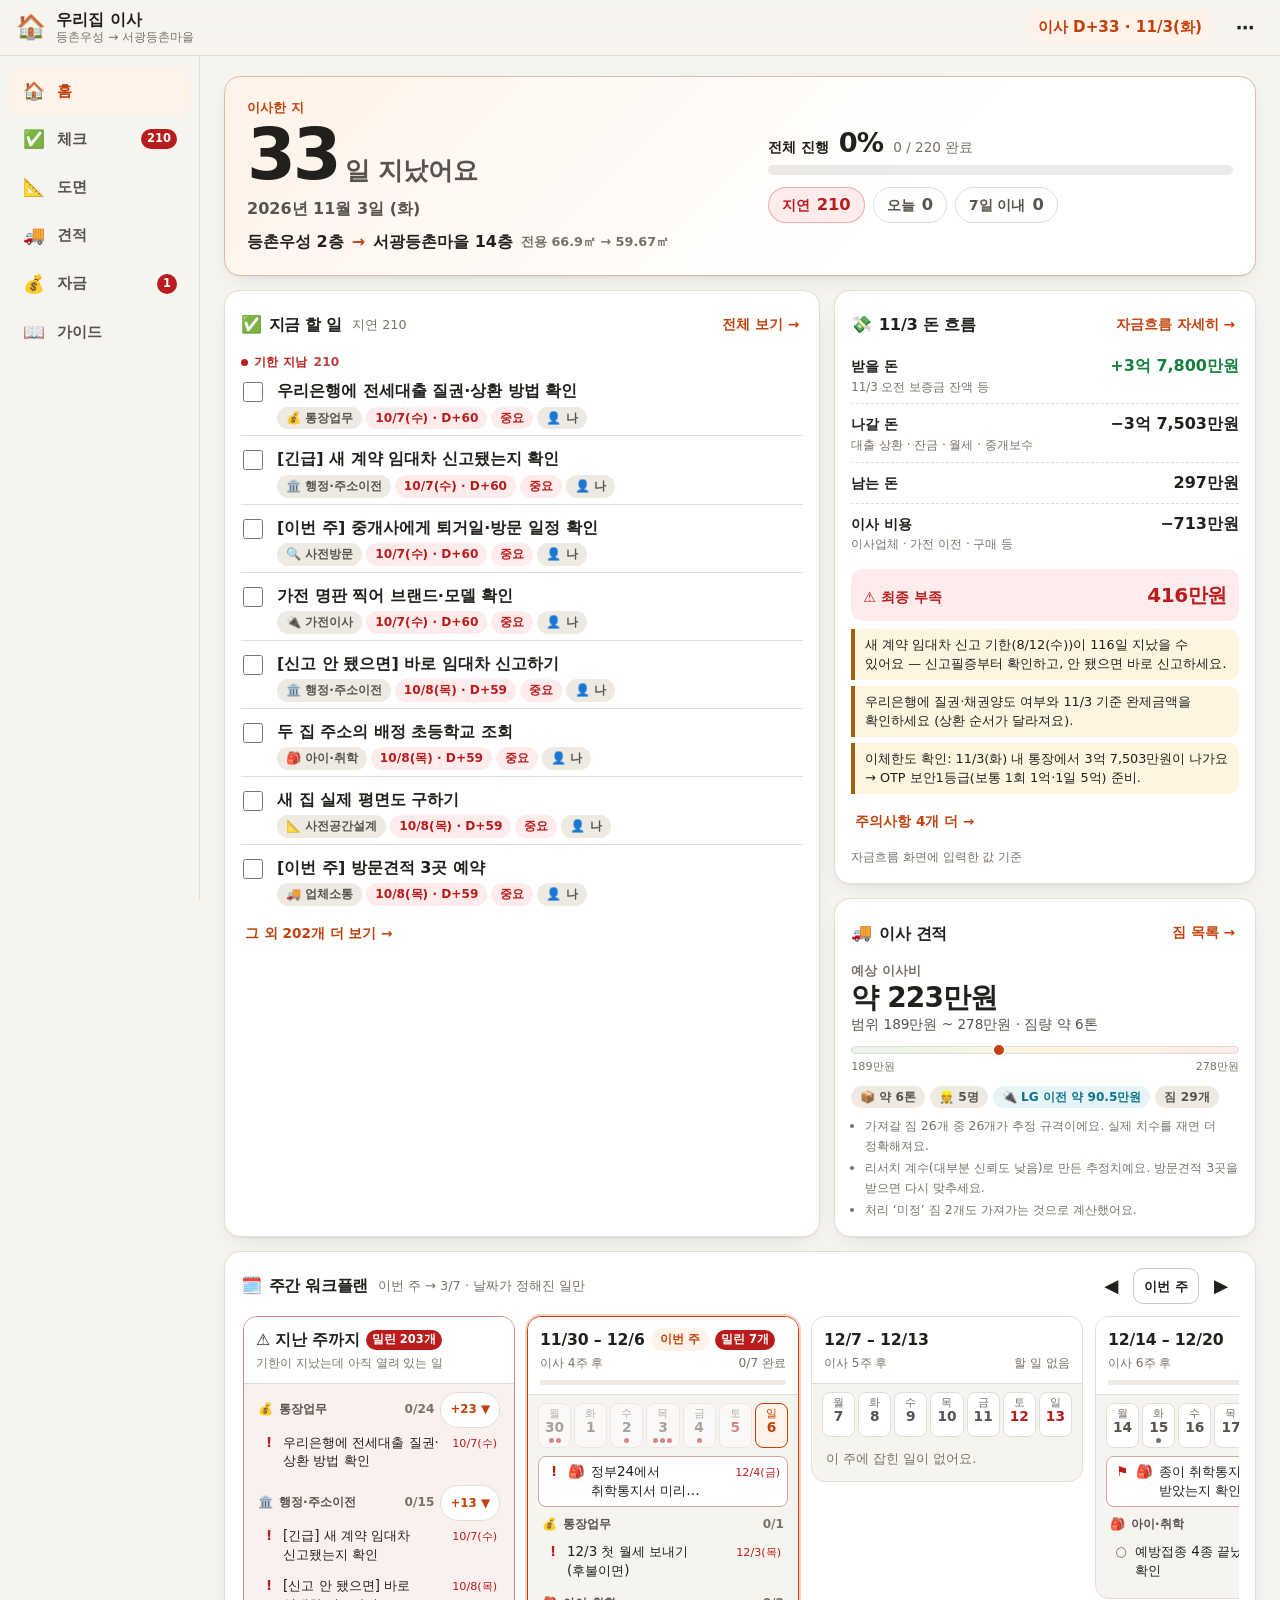
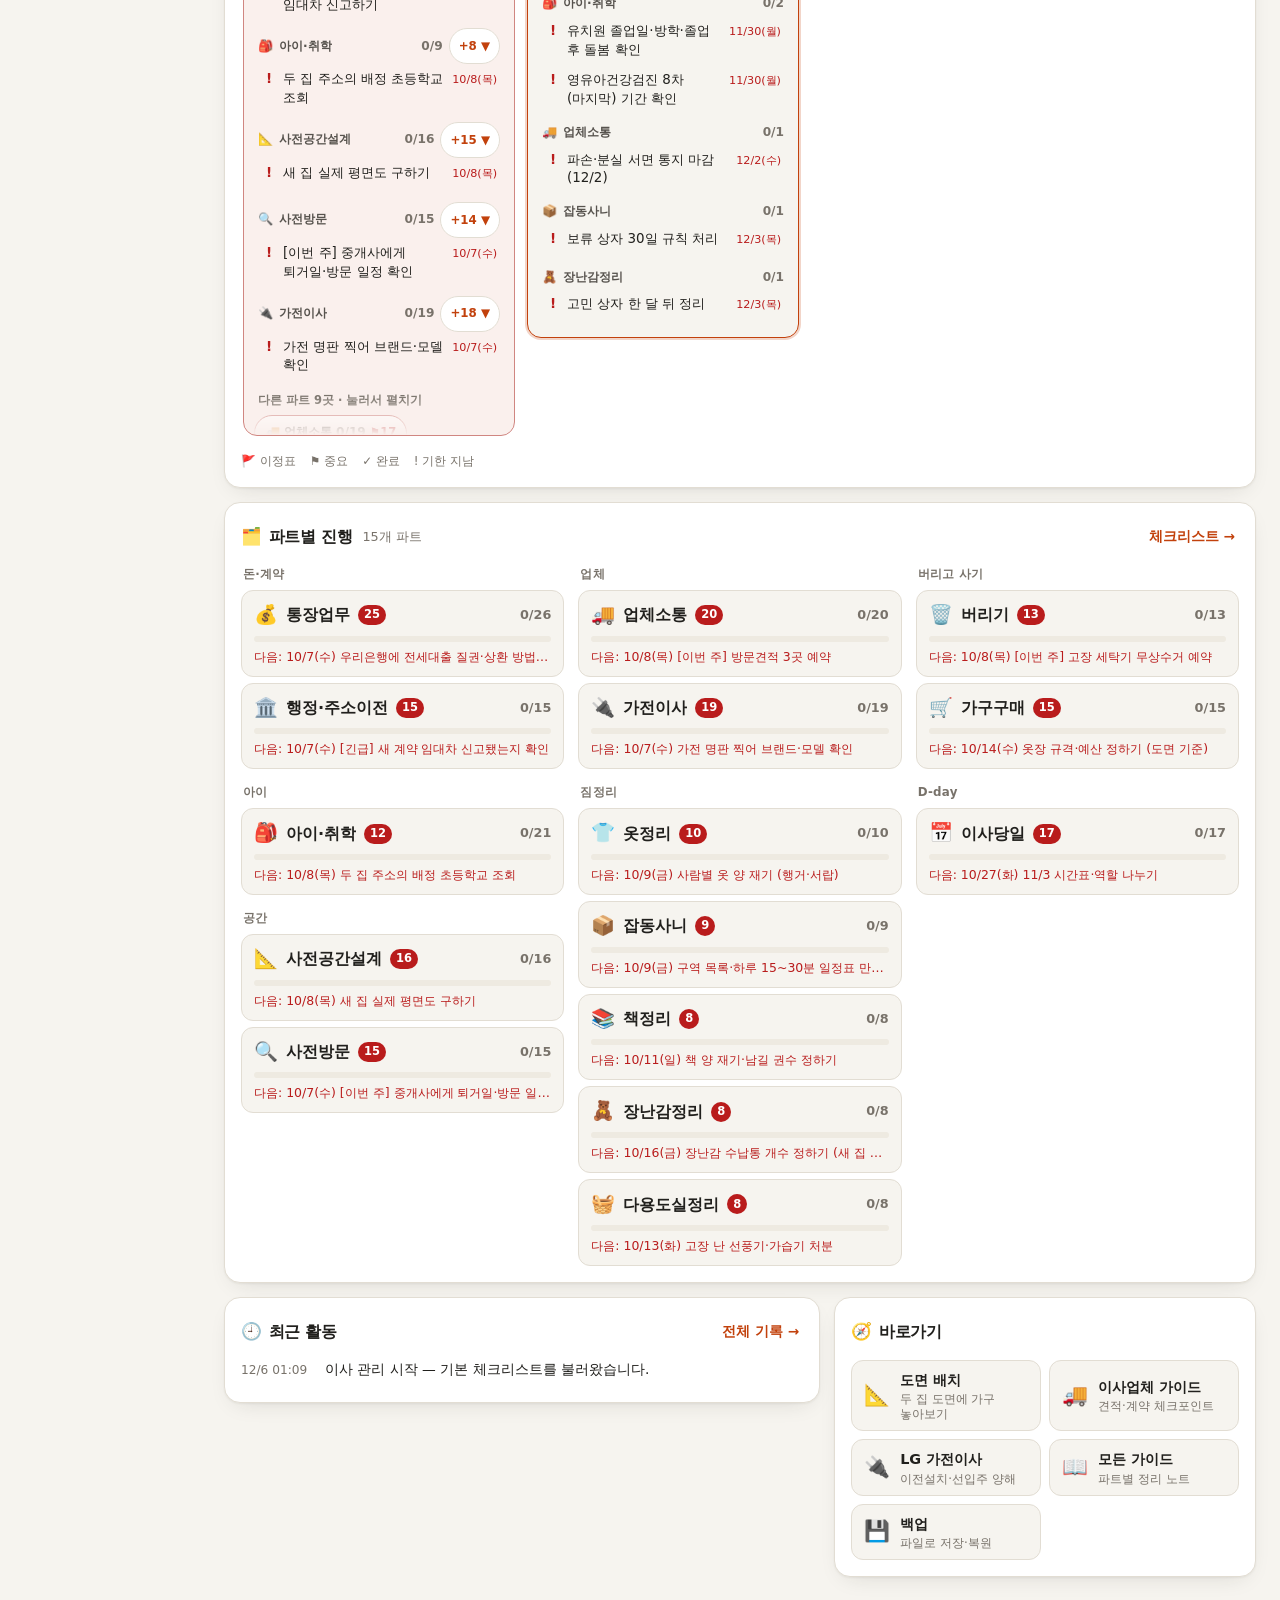
==== move/index.html @ 68eabbf2 "공유 버전 동기화 추가: claude.ai 에서 열면 부부가 같은 기록을 보고 Claude 가 읽고 고칠 수 있게 - js/sync.js: 항목·짐은 문서 하나씩, 나머지는 섹션별" ====
<!doctype html>
<html lang="ko">
<head>
<meta charset="utf-8">
<meta name="viewport" content="width=device-width, initial-scale=1, viewport-fit=cover">
<meta name="robots" content="noindex, nofollow">
<meta name="theme-color" content="#0e7490">
<title>우리집 이사 관리</title>
<link rel="icon" type="image/svg+xml" href="./icon.svg">
<link rel="manifest" href="./manifest.webmanifest">
<link rel="stylesheet" href="./css/app.css">
</head>
<body>
<div class="app" id="app">
  <header class="topbar">
    <a class="brand" href="#/dashboard" aria-label="대시보드로">
      <span class="brand-mark" aria-hidden="true">🏠</span>
      <span class="brand-text">
        <strong>우리집 이사</strong>
        <small id="topbar-sub">등촌우성 → 서광등촌마을</small>
      </span>
    </a>
    <div class="dday" id="topbar-dday" title="이사일까지"></div>
    <button class="btn btn-ghost btn-icon" id="topbar-menu" aria-label="데이터 메뉴" title="백업·복원·초기화">⋯</button>
  </header>
  <nav class="nav" id="nav" aria-label="주요 메뉴"></nav>
  <main class="view" id="view" tabindex="-1"></main>
</div>
<div class="toast-wrap" id="toast-wrap" aria-live="polite"></div>
<noscript>이 앱은 자바스크립트가 필요합니다.</noscript>

<script src="./js/core.js"></script>
<script src="./js/data-seed.js"></script>
<script src="./js/data-plans.js"></script>
<script src="./js/data-guides-a.js"></script>
<script src="./js/data-guides-b.js"></script>
<script src="./js/sync.js"></script>
<script src="./js/view-dashboard.js"></script>
<script src="./js/view-checklist.js"></script>
<script src="./js/view-floorplan.js"></script>
<script src="./js/view-estimate.js"></script>
<script src="./js/view-finance.js"></script>
<script src="./js/view-guides.js"></script>
<script src="./js/app.js"></script>
</body>
</html>
---- move/css/app.css ----
/* ============================================================
   우리집 이사 관리 — 공용 스타일
   색·글꼴은 '방과후 아빠 유치원' 디자인 시스템과 같은 토큰을 씁니다.
   뷰 전용 스타일은 각 view-*.js 가 MV.css() 로 주입합니다 (접두사로 구분).
   ============================================================ */

:root {
  --bg:        #f6f4ef;
  --bg-2:      #ffffff;
  --bg-3:      #eeeae1;
  --ink:       #21201d;
  --ink-2:     #57534e;
  --ink-3:     #78726a;
  --line:      #e2ddd3;
  --line-2:    #cfc8ba;

  --brand:     #c2410c;
  --brand-2:   #ea580c;
  --brand-bg:  #fff2e8;
  --kid:       #0e7490;
  --kid-bg:    #e6f4f7;
  --good:      #15803d;
  --good-bg:   #e7f4ec;
  --warn:      #a16207;
  --warn-bg:   #fdf5e0;
  --bad:       #b91c1c;
  --bad-bg:    #fdeceb;
  --think:     #6d28d9;
  --think-bg:  #f2ecfd;

  --on-brand:  #ffffff;
  --on-kid:    #ffffff;
  --on-good:   #ffffff;
  --on-bad:    #ffffff;

  /* 도면 전용 */
  --plan-wall:   #3f3a34;
  --plan-floor:  #fbfaf7;
  --plan-wet:    #e8f1f4;
  --plan-balc:   #f1eee6;
  --plan-grid:   rgba(33,32,29,.06);

  --radius:    16px;
  --radius-sm: 10px;
  --radius-lg: 24px;
  --shadow:    0 1px 2px rgba(33,32,29,.05), 0 8px 24px -12px rgba(33,32,29,.18);
  --shadow-lg: 0 2px 4px rgba(33,32,29,.06), 0 24px 48px -20px rgba(33,32,29,.28);

  --font: "Pretendard", "Pretendard Variable", -apple-system, BlinkMacSystemFont,
          "Segoe UI", "Malgun Gothic", "맑은 고딕", "Apple SD Gothic Neo",
          system-ui, sans-serif;
  --mono: "Cascadia Mono", "D2Coding", Consolas, "Courier New", monospace;

  --topbar-h: 56px;
  --nav-w: 200px;
  --bottom-h: 0px;
}

@media (prefers-color-scheme: dark) {
  :root:not([data-theme="light"]) {
    --bg:#16151a; --bg-2:#1f1e24; --bg-3:#2a2830;
    --ink:#f0ede8; --ink-2:#b9b3ab; --ink-3:#9c968e;
    --line:#33313a; --line-2:#45424d;
    --brand:#fb923c; --brand-2:#fdba74; --brand-bg:#3a2415;
    --kid:#67e8f9; --kid-bg:#10333c;
    --good:#6ee7a8; --good-bg:#123324;
    --warn:#fcd34d; --warn-bg:#3a2f10;
    --bad:#fca5a5;  --bad-bg:#3a1a1a;
    --think:#c4b5fd; --think-bg:#2a2145;
    --on-brand:#2a1200; --on-kid:#04252b; --on-good:#04220f; --on-bad:#3a0a0a;
    --plan-wall:#d9d3ca; --plan-floor:#22212a; --plan-wet:#17303a; --plan-balc:#2a2830; --plan-grid:rgba(240,237,232,.06);
    --shadow:0 1px 2px rgba(0,0,0,.4), 0 8px 24px -12px rgba(0,0,0,.6);
    --shadow-lg:0 2px 4px rgba(0,0,0,.5), 0 24px 48px -20px rgba(0,0,0,.8);
  }
}
:root[data-theme="dark"] {
  --bg:#16151a; --bg-2:#1f1e24; --bg-3:#2a2830;
  --ink:#f0ede8; --ink-2:#b9b3ab; --ink-3:#9c968e;
  --line:#33313a; --line-2:#45424d;
  --brand:#fb923c; --brand-2:#fdba74; --brand-bg:#3a2415;
  --kid:#67e8f9; --kid-bg:#10333c;
  --good:#6ee7a8; --good-bg:#123324;
  --warn:#fcd34d; --warn-bg:#3a2f10;
  --bad:#fca5a5;  --bad-bg:#3a1a1a;
  --think:#c4b5fd; --think-bg:#2a2145;
  --on-brand:#2a1200; --on-kid:#04252b; --on-good:#04220f; --on-bad:#3a0a0a;
  --plan-wall:#d9d3ca; --plan-floor:#22212a; --plan-wet:#17303a; --plan-balc:#2a2830; --plan-grid:rgba(240,237,232,.06);
  --shadow:0 1px 2px rgba(0,0,0,.4), 0 8px 24px -12px rgba(0,0,0,.6);
  --shadow-lg:0 2px 4px rgba(0,0,0,.5), 0 24px 48px -20px rgba(0,0,0,.8);
}

* { box-sizing: border-box; }
html, body {
  margin: 0; padding: 0;
  background: var(--bg);
  color: var(--ink);
  font-family: var(--font);
  font-size: 16px;
  line-height: 1.6;
  -webkit-text-size-adjust: 100%;
  word-break: keep-all;
  overflow-wrap: anywhere;
}
h1, h2, h3, h4 { margin: 0 0 .4em; line-height: 1.3; font-weight: 800; letter-spacing: -.02em; }
h1 { font-size: 1.6rem; }
h2 { font-size: 1.25rem; }
h3 { font-size: 1.05rem; }
p  { margin: 0 0 .7em; }
a  { color: var(--brand); text-underline-offset: 3px; }
img, svg, canvas { max-width: 100%; }
code, kbd { font-family: var(--mono); font-size: .9em; background: var(--bg-3); padding: .1em .35em; border-radius: 6px; }
::selection { background: var(--brand); color: var(--on-brand); }
[hidden] { display: none !important; }
:focus-visible { outline: 3px solid color-mix(in srgb, var(--brand) 55%, transparent); outline-offset: 2px; border-radius: 6px; }

/* ---------- 앱 셸 ---------- */
.app {
  min-height: 100vh;
  display: grid;
  grid-template-columns: var(--nav-w) minmax(0, 1fr);
  grid-template-rows: var(--topbar-h) 1fr;
  grid-template-areas: "top top" "nav view";
}
.topbar {
  grid-area: top;
  position: sticky; top: 0; z-index: 30;
  display: flex; align-items: center; gap: 12px;
  padding: 0 16px;
  background: color-mix(in srgb, var(--bg) 88%, transparent);
  backdrop-filter: saturate(1.4) blur(10px);
  border-bottom: 1px solid var(--line);
}
.topbar { min-width: 0; }
.topbar .brand { display: flex; align-items: center; gap: 10px; text-decoration: none; color: inherit; min-width: 0; flex: 0 1 auto; overflow: hidden; }
.brand-mark { font-size: 1.5rem; }
.brand-text { display: flex; flex-direction: column; line-height: 1.15; min-width: 0; }
.brand-text strong { font-size: 1rem; }
.brand-text small { color: var(--ink-3); font-size: .78rem; white-space: nowrap; overflow: hidden; text-overflow: ellipsis; }
.dday {
  margin-left: auto;
  font-weight: 800; font-size: .95rem;
  padding: 4px 12px; border-radius: 999px;
  background: var(--brand-bg); color: var(--brand);
  white-space: nowrap;
  flex: 0 0 auto;
}
.topbar .btn-icon { flex: 0 0 auto; }
@media (max-width: 420px) {
  .dday .dday-date { display: none; }
  .brand-text small { display: none; }
}
.nav {
  grid-area: nav;
  position: sticky; top: var(--topbar-h);
  height: calc(100vh - var(--topbar-h));
  overflow-y: auto;
  padding: 12px 10px;
  border-right: 1px solid var(--line);
  display: flex; flex-direction: column; gap: 2px;
}
.nav a {
  display: flex; align-items: center; gap: 10px;
  padding: 9px 12px; border-radius: var(--radius-sm);
  color: var(--ink-2); text-decoration: none; font-weight: 600; font-size: .95rem;
}
.nav a:hover { background: var(--bg-3); color: var(--ink); }
.nav a.active { background: var(--brand-bg); color: var(--brand); }
.nav a .ico { width: 1.4em; text-align: center; font-size: 1.1rem; }
.nav a .badge { margin-left: auto; }
.view {
  grid-area: view;
  min-width: 0;
  padding: 20px 24px 48px;
}
.view:focus { outline: none; }
.view-head { display: flex; align-items: flex-end; gap: 12px; flex-wrap: wrap; margin-bottom: 16px; }
.view-head h1 { margin: 0; }
.view-head .sub { color: var(--ink-3); font-size: .9rem; }
.view-head .actions { margin-left: auto; display: flex; gap: 8px; flex-wrap: wrap; }

@media (max-width: 860px) {
  :root { --bottom-h: 64px; }
  .app {
    grid-template-columns: minmax(0, 1fr);
    grid-template-rows: var(--topbar-h) 1fr;
    grid-template-areas: "top" "view";
  }
  .nav {
    position: fixed; left: 0; right: 0; bottom: 0; top: auto; z-index: 40;
    height: calc(var(--bottom-h) + env(safe-area-inset-bottom));
    padding: 4px 4px env(safe-area-inset-bottom);
    flex-direction: row; justify-content: space-around; gap: 0;
    border-right: 0; border-top: 1px solid var(--line);
    background: color-mix(in srgb, var(--bg-2) 94%, transparent);
    backdrop-filter: blur(10px);
    overflow: visible;
  }
  .nav a {
    flex: 1 1 0; min-width: 0;
    flex-direction: column; gap: 0; padding: 6px 2px;
    font-size: .68rem; text-align: center; position: relative;
  }
  .nav a .ico { font-size: 1.25rem; width: auto; }
  .nav a .lbl { white-space: nowrap; overflow: hidden; text-overflow: ellipsis; max-width: 100%; }
  .nav a .badge { position: absolute; top: 2px; right: 50%; transform: translateX(22px); margin: 0; }
  .nav .nav-extra { display: none; }
  .view { padding: 14px 16px calc(var(--bottom-h) + 32px + env(safe-area-inset-bottom)); }
  .brand-text small { max-width: 46vw; }
}

/* ---------- 공용 컴포넌트 ---------- */
.card {
  background: var(--bg-2);
  border: 1px solid var(--line);
  border-radius: var(--radius);
  padding: 16px;
  box-shadow: var(--shadow);
}
.card + .card { margin-top: 12px; }
.card h2, .card h3 { margin-top: 0; }
.card.flat { box-shadow: none; }
.card.tint-brand { background: var(--brand-bg); border-color: color-mix(in srgb, var(--brand) 25%, var(--line)); }
.card.tint-kid { background: var(--kid-bg); border-color: color-mix(in srgb, var(--kid) 25%, var(--line)); }
.card.tint-warn { background: var(--warn-bg); border-color: color-mix(in srgb, var(--warn) 30%, var(--line)); }
.card.tint-bad { background: var(--bad-bg); border-color: color-mix(in srgb, var(--bad) 30%, var(--line)); }
.card.tint-good { background: var(--good-bg); border-color: color-mix(in srgb, var(--good) 30%, var(--line)); }

.grid { display: grid; gap: 12px; }
.grid-2 { grid-template-columns: repeat(2, minmax(0, 1fr)); }
.grid-3 { grid-template-columns: repeat(3, minmax(0, 1fr)); }
.grid-4 { grid-template-columns: repeat(4, minmax(0, 1fr)); }
@media (max-width: 1100px) { .grid-4 { grid-template-columns: repeat(2, minmax(0, 1fr)); } }
@media (max-width: 860px) { .grid-3 { grid-template-columns: 1fr; } }
@media (max-width: 640px) { .grid-2, .grid-4 { grid-template-columns: 1fr; } }
.row { display: flex; align-items: center; gap: 8px; flex-wrap: wrap; }
.row.nowrap { flex-wrap: nowrap; }
.spacer { flex: 1; }
.stack > * + * { margin-top: 8px; }
.muted { color: var(--ink-3); }
.small { font-size: .85rem; }
.tiny { font-size: .75rem; }
.num { font-variant-numeric: tabular-nums; }
.strong { font-weight: 700; }
.nowrap { white-space: nowrap; }
.right { text-align: right; }
.center { text-align: center; }
.mt-0 { margin-top: 0 !important; } .mt-8 { margin-top: 8px; } .mt-12 { margin-top: 12px; } .mt-16 { margin-top: 16px; } .mt-24 { margin-top: 24px; }
.mb-0 { margin-bottom: 0 !important; } .mb-8 { margin-bottom: 8px; } .mb-12 { margin-bottom: 12px; }
hr.sep { border: 0; border-top: 1px solid var(--line); margin: 16px 0; }

.btn {
  display: inline-flex; align-items: center; justify-content: center; gap: 6px;
  min-height: 38px; padding: 0 14px;
  border-radius: var(--radius-sm);
  border: 1px solid var(--line-2);
  background: var(--bg-2); color: var(--ink);
  font: inherit; font-weight: 650; font-size: .92rem;
  cursor: pointer; text-decoration: none;
  transition: background .12s, border-color .12s, transform .06s;
  -webkit-tap-highlight-color: transparent;
}
.btn:hover { background: var(--bg-3); }
.btn:active { transform: translateY(1px); }
.btn:disabled { opacity: .5; cursor: not-allowed; }
.btn-primary { background: var(--brand); border-color: var(--brand); color: var(--on-brand); }
.btn-primary:hover { background: var(--brand-2); border-color: var(--brand-2); }
.btn-kid { background: var(--kid); border-color: var(--kid); color: var(--on-kid); }
.btn-danger { color: var(--bad); border-color: color-mix(in srgb, var(--bad) 40%, var(--line)); }
.btn-danger:hover { background: var(--bad-bg); }
.btn-ghost { background: transparent; border-color: transparent; }
.btn-ghost:hover { background: var(--bg-3); }
.btn-sm { min-height: 30px; padding: 0 10px; font-size: .82rem; }
.btn-icon { width: 38px; padding: 0; font-size: 1.15rem; }
.btn-sm.btn-icon { width: 30px; }

.chip {
  display: inline-flex; align-items: center; gap: 4px;
  padding: 1px 9px; border-radius: 999px;
  font-size: .76rem; font-weight: 650; line-height: 1.7;
  background: var(--bg-3); color: var(--ink-2);
  white-space: nowrap;
}
.chip.brand { background: var(--brand-bg); color: var(--brand); }
.chip.kid { background: var(--kid-bg); color: var(--kid); }
.chip.good { background: var(--good-bg); color: var(--good); }
.chip.warn { background: var(--warn-bg); color: var(--warn); }
.chip.bad { background: var(--bad-bg); color: var(--bad); }
.chip.think { background: var(--think-bg); color: var(--think); }
.badge {
  display: inline-flex; align-items: center; justify-content: center;
  min-width: 20px; height: 20px; padding: 0 6px; border-radius: 999px;
  font-size: .72rem; font-weight: 800; line-height: 1;
  background: var(--bad); color: var(--on-bad);
}
.badge.soft { background: var(--bg-3); color: var(--ink-2); }

.input, .select, .textarea {
  width: 100%;
  min-height: 38px;
  padding: 7px 10px;
  border: 1px solid var(--line-2);
  border-radius: var(--radius-sm);
  background: var(--bg-2); color: var(--ink);
  font: inherit; font-size: .95rem;
}
.textarea { min-height: 80px; resize: vertical; line-height: 1.5; }
.input:focus, .select:focus, .textarea:focus { outline: none; border-color: var(--brand); box-shadow: 0 0 0 3px color-mix(in srgb, var(--brand) 18%, transparent); }
.input.num { text-align: right; }
.field { display: flex; flex-direction: column; gap: 4px; }
.field > span, .field > label { font-size: .8rem; font-weight: 700; color: var(--ink-2); }
.field .hint { font-size: .75rem; color: var(--ink-3); }
.form-grid { display: grid; gap: 10px; grid-template-columns: repeat(auto-fill, minmax(160px, 1fr)); }
.check { display: inline-flex; align-items: center; gap: 6px; cursor: pointer; font-size: .92rem; }
.check input { width: 18px; height: 18px; accent-color: var(--brand); }

.progress { height: 8px; border-radius: 999px; background: var(--bg-3); overflow: hidden; }
.progress > i { display: block; height: 100%; background: var(--good); border-radius: inherit; transition: width .3s; }
.progress.brand > i { background: var(--brand); }

.tabs { display: flex; gap: 4px; padding: 4px; background: var(--bg-3); border-radius: 12px; overflow-x: auto; scrollbar-width: none; }
.tabs::-webkit-scrollbar { display: none; }
.tabs button {
  flex: 0 0 auto;
  border: 0; background: transparent; color: var(--ink-2);
  font: inherit; font-weight: 700; font-size: .88rem;
  padding: 6px 14px; border-radius: 9px; cursor: pointer; white-space: nowrap;
}
.tabs button.active { background: var(--bg-2); color: var(--ink); box-shadow: var(--shadow); }

.table-wrap { overflow-x: auto; -webkit-overflow-scrolling: touch; }
table.tbl { width: 100%; border-collapse: collapse; font-size: .9rem; }
table.tbl th, table.tbl td { padding: 8px 10px; border-bottom: 1px solid var(--line); text-align: left; vertical-align: top; }
table.tbl th { font-size: .78rem; color: var(--ink-3); font-weight: 700; white-space: nowrap; }
table.tbl td.num, table.tbl th.num { text-align: right; font-variant-numeric: tabular-nums; white-space: nowrap; }
table.tbl tr:last-child td { border-bottom: 0; }
table.tbl tfoot td { font-weight: 800; border-top: 2px solid var(--line-2); }

.callout { border-left: 4px solid var(--brand); background: var(--brand-bg); padding: 10px 14px; border-radius: 0 var(--radius-sm) var(--radius-sm) 0; margin: 10px 0; }
.callout.warn { border-color: var(--warn); background: var(--warn-bg); }
.callout.bad { border-color: var(--bad); background: var(--bad-bg); }
.callout.good { border-color: var(--good); background: var(--good-bg); }
.callout.kid { border-color: var(--kid); background: var(--kid-bg); }
.callout > :last-child { margin-bottom: 0; }

.empty { text-align: center; color: var(--ink-3); padding: 32px 16px; }
.empty .big { font-size: 2rem; display: block; margin-bottom: 6px; }

/* 본문형 콘텐츠 (가이드) */
.prose { max-width: 820px; }
.prose h2 { margin-top: 1.6em; }
.prose h3 { margin-top: 1.3em; }
.prose ul, .prose ol { padding-left: 1.3em; margin: 0 0 .8em; }
.prose li + li { margin-top: .25em; }
.prose table { margin: .6em 0 1em; }

/* ---------- 모달·토스트 ---------- */
.modal-back {
  position: fixed; inset: 0; z-index: 100;
  background: rgba(20,18,15,.45);
  display: flex; align-items: center; justify-content: center;
  padding: 16px;
  animation: mv-fade .12s ease-out;
}
.modal {
  width: min(560px, 100%);
  max-height: calc(100vh - 32px);
  display: flex; flex-direction: column;
  background: var(--bg-2); color: var(--ink);
  border-radius: var(--radius-lg);
  box-shadow: var(--shadow-lg);
  overflow: hidden;
}
.modal.wide { width: min(860px, 100%); }
.modal-head { display: flex; align-items: center; gap: 8px; padding: 14px 16px 10px; border-bottom: 1px solid var(--line); }
.modal-head h2 { margin: 0; font-size: 1.1rem; }
.modal-head .btn { margin-left: auto; }
.modal-body { padding: 14px 16px; overflow-y: auto; }
.modal-foot { display: flex; gap: 8px; justify-content: flex-end; padding: 10px 16px 14px; border-top: 1px solid var(--line); flex-wrap: wrap; }
@media (max-width: 640px) {
  .modal-back { align-items: flex-end; padding: 0; }
  .modal { width: 100%; max-height: 92vh; border-radius: var(--radius-lg) var(--radius-lg) 0 0; padding-bottom: env(safe-area-inset-bottom); }
}
.toast-wrap {
  position: fixed; left: 50%; transform: translateX(-50%);
  bottom: calc(var(--bottom-h) + 16px + env(safe-area-inset-bottom));
  z-index: 120; display: flex; flex-direction: column; gap: 8px; align-items: center;
  width: max-content; max-width: calc(100vw - 24px);
  pointer-events: none;
}
.toast {
  pointer-events: auto;
  background: var(--ink); color: var(--bg);
  padding: 9px 16px; border-radius: 999px;
  font-size: .9rem; font-weight: 600;
  box-shadow: var(--shadow-lg);
  display: flex; gap: 10px; align-items: center;
  animation: mv-up .16s ease-out;
}
.toast button { background: transparent; border: 0; color: var(--brand-2); font: inherit; font-weight: 800; cursor: pointer; padding: 0; white-space: nowrap; flex: none; }
@keyframes mv-fade { from { opacity: 0; } to { opacity: 1; } }
@keyframes mv-up { from { opacity: 0; transform: translateY(8px); } to { opacity: 1; transform: none; } }

@media print {
  .topbar, .nav, .toast-wrap, .no-print { display: none !important; }
  .app { display: block; }
  .view { padding: 0; }
  .card { box-shadow: none; break-inside: avoid; }
}
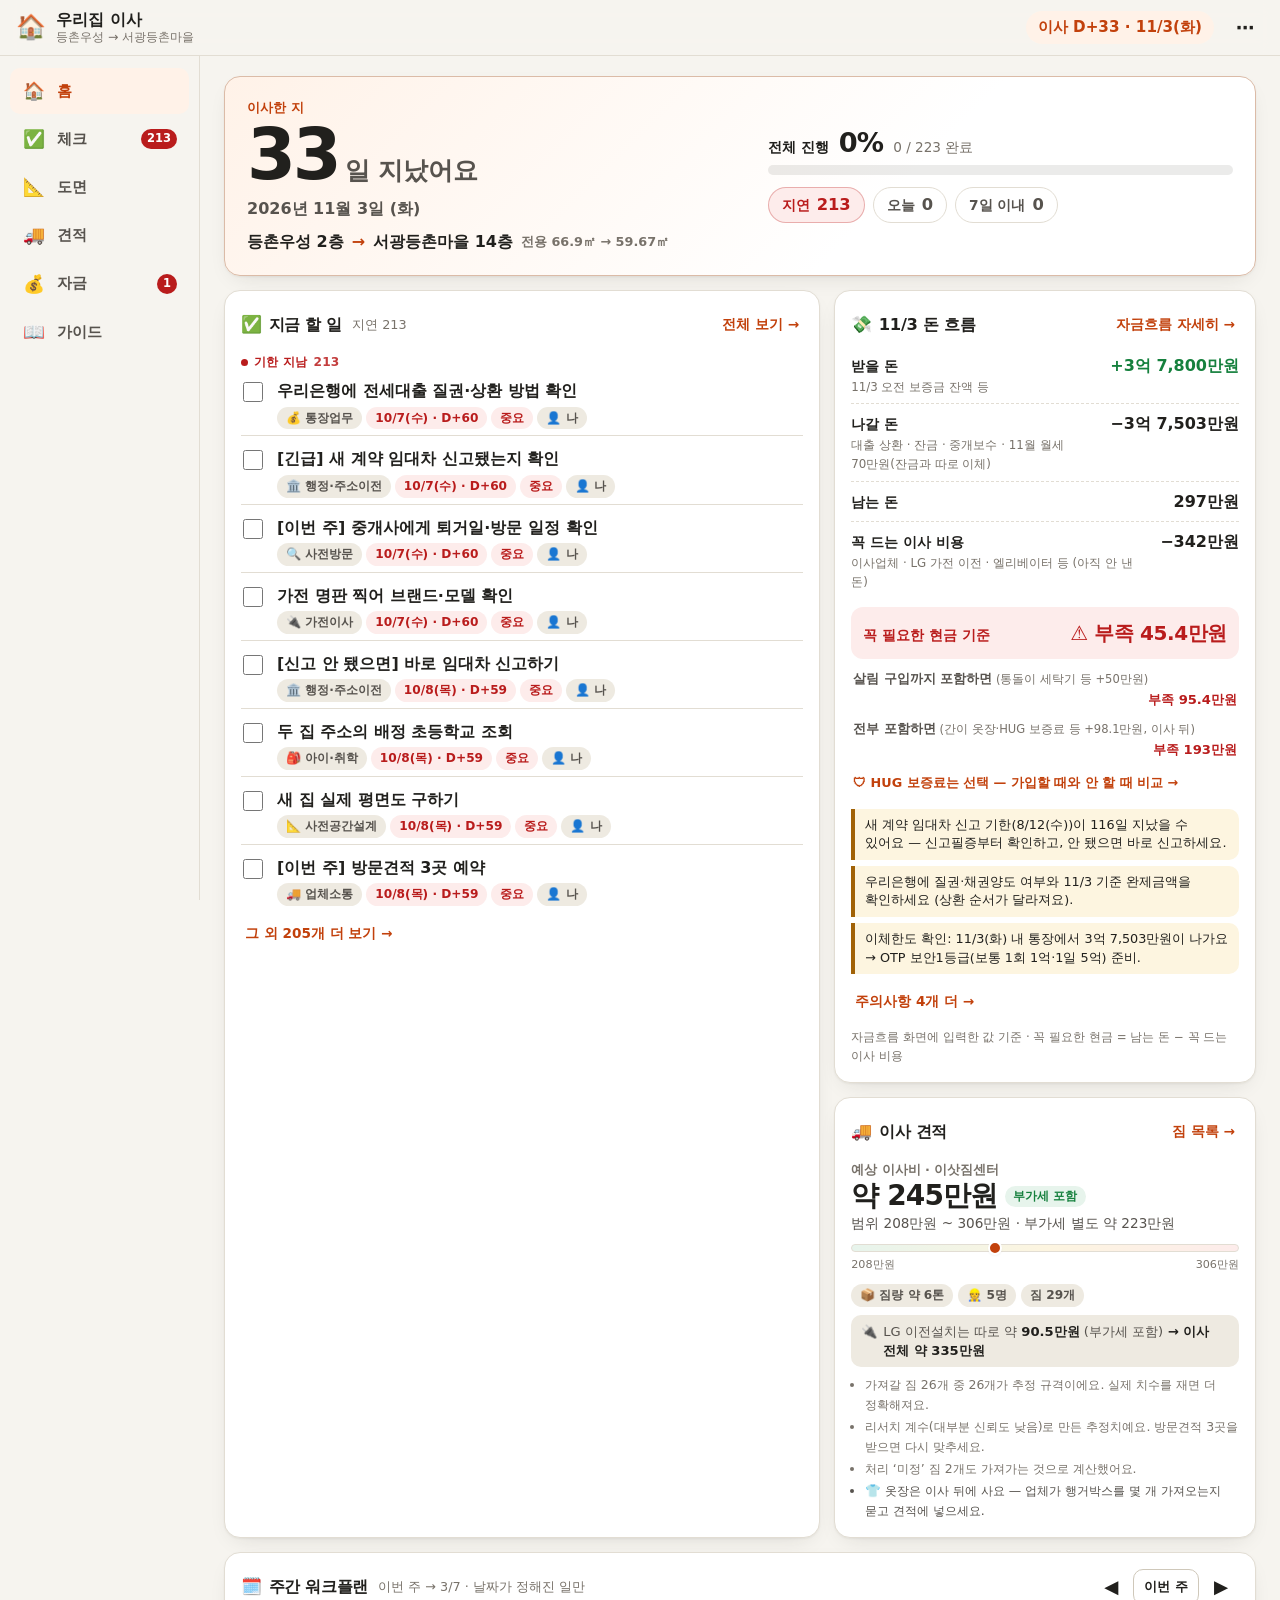
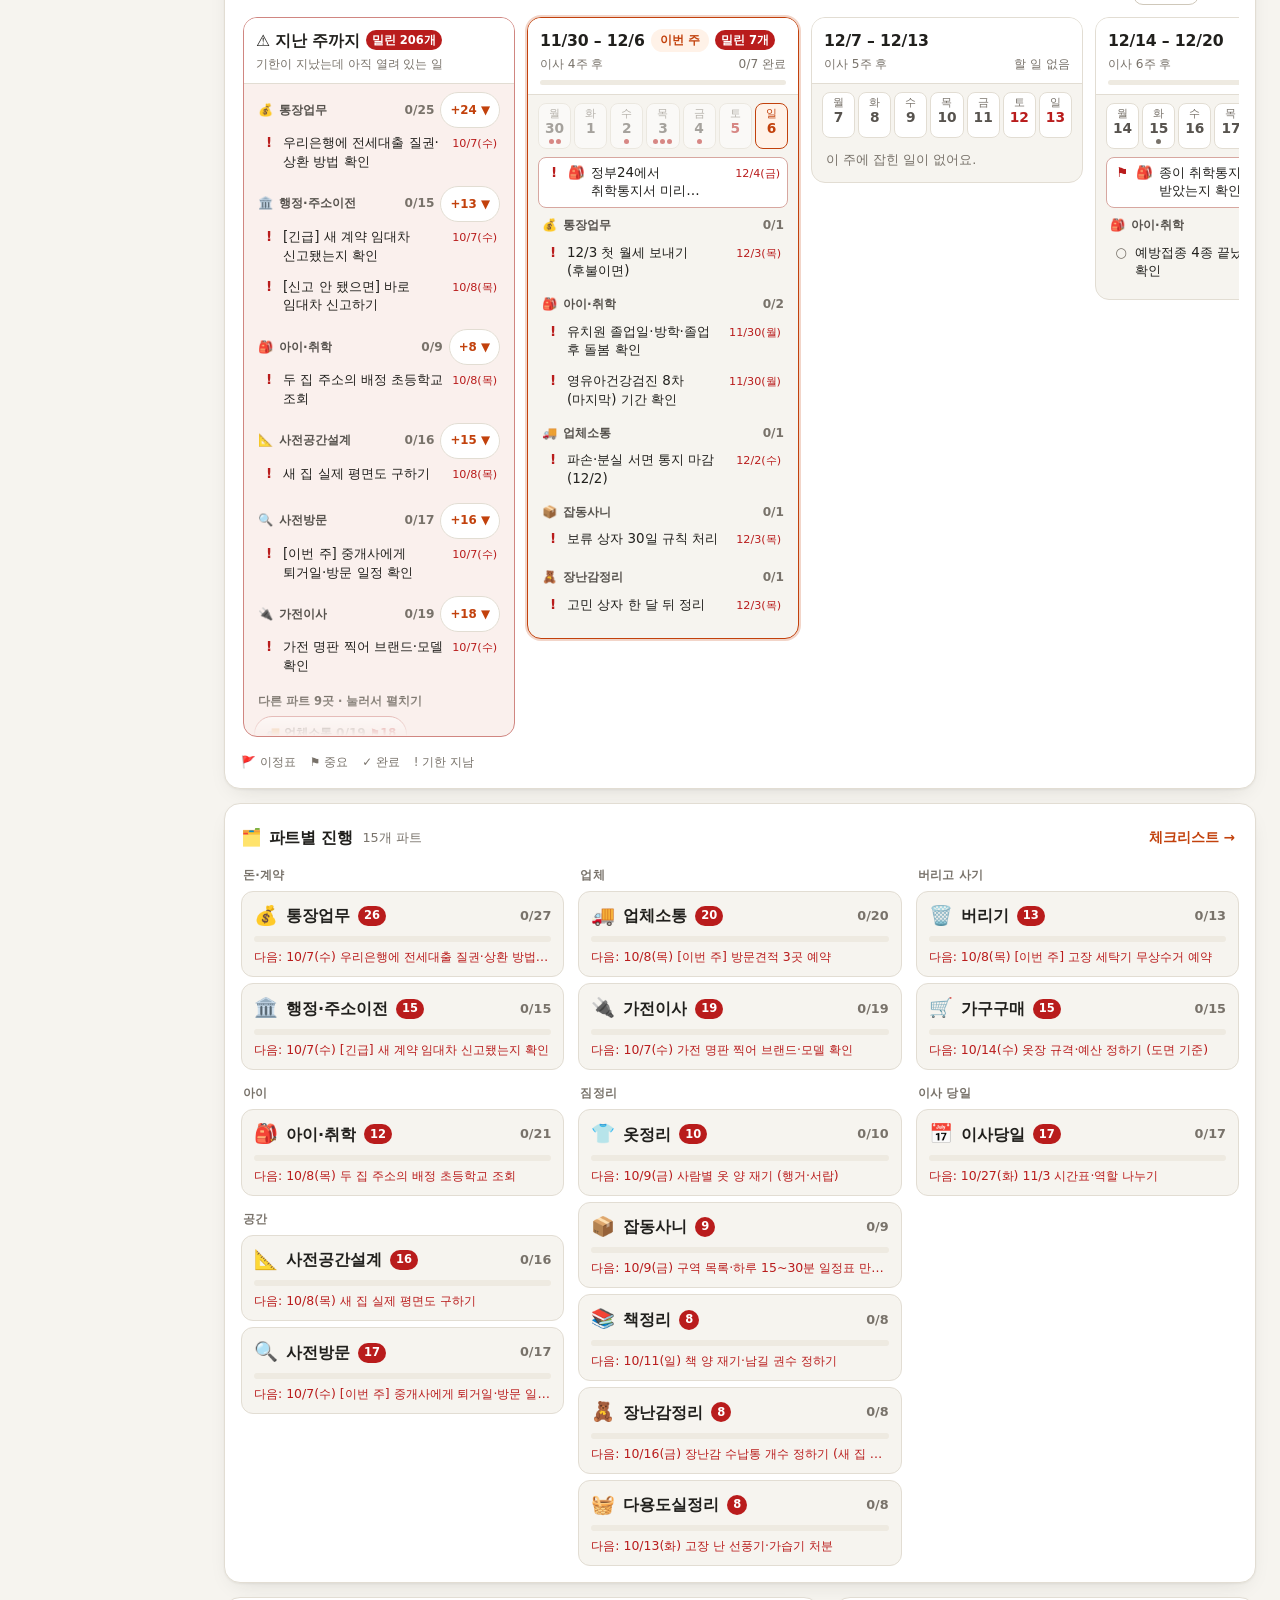
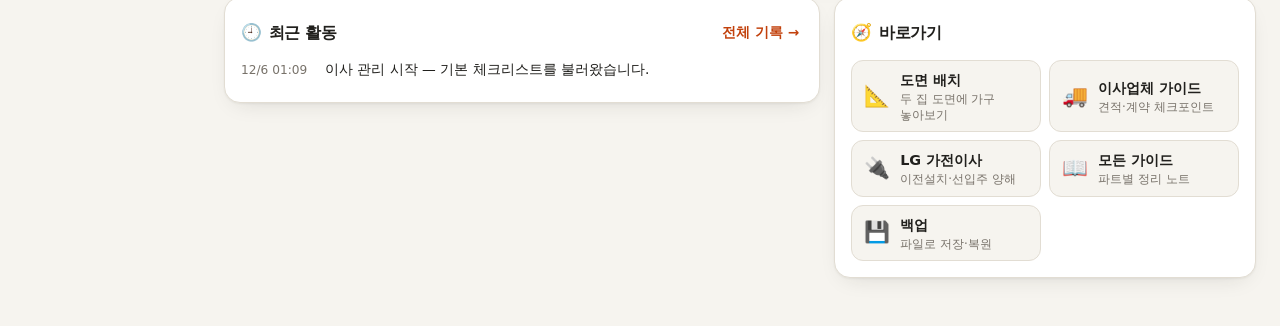
==== commit 466e6f46: "큰 가전을 두 집 도면에 미리 배치 (냉장고·세탁기·건조기·에어컨 스탠드) - js/data-layouts.js: 처음 여는 사람에게 들어가는 기본 배치 (배치 점검 문제 없음) " ====
--- a/move/index.html
+++ b/move/index.html
@@ -32,6 +32,7 @@
 <script src="./js/core.js"></script>
 <script src="./js/data-seed.js"></script>
 <script src="./js/data-plans.js"></script>
+<script src="./js/data-layouts.js"></script>
 <script src="./js/data-guides-a.js"></script>
 <script src="./js/data-guides-b.js"></script>
 <script src="./js/sync.js"></script>
@@ -41,6 +42,7 @@
 <script src="./js/view-estimate.js"></script>
 <script src="./js/view-finance.js"></script>
 <script src="./js/view-guides.js"></script>
+<script src="./js/view-agent.js"></script>
 <script src="./js/app.js"></script>
 </body>
 </html>
--- a/move/css/app.css
+++ b/move/css/app.css
@@ -71,6 +71,7 @@
     --plan-wall:#d9d3ca; --plan-floor:#22212a; --plan-wet:#17303a; --plan-balc:#2a2830; --plan-grid:rgba(240,237,232,.06);
     --shadow:0 1px 2px rgba(0,0,0,.4), 0 8px 24px -12px rgba(0,0,0,.6);
     --shadow-lg:0 2px 4px rgba(0,0,0,.5), 0 24px 48px -20px rgba(0,0,0,.8);
+    color-scheme: dark;
   }
 }
 :root[data-theme="dark"] {
@@ -87,6 +88,7 @@
   --plan-wall:#d9d3ca; --plan-floor:#22212a; --plan-wet:#17303a; --plan-balc:#2a2830; --plan-grid:rgba(240,237,232,.06);
   --shadow:0 1px 2px rgba(0,0,0,.4), 0 8px 24px -12px rgba(0,0,0,.6);
   --shadow-lg:0 2px 4px rgba(0,0,0,.5), 0 24px 48px -20px rgba(0,0,0,.8);
+  color-scheme: dark;
 }
 
 * { box-sizing: border-box; }
@@ -123,7 +125,7 @@
 }
 .topbar {
   grid-area: top;
-  position: sticky; top: 0; z-index: 30;
+  position: sticky; top: env(safe-area-inset-top, 0px); z-index: 30;
   display: flex; align-items: center; gap: 12px;
   padding: 0 16px;
   background: color-mix(in srgb, var(--bg) 88%, transparent);
@@ -272,6 +274,10 @@
 .btn-sm { min-height: 30px; padding: 0 10px; font-size: .82rem; }
 .btn-icon { width: 38px; padding: 0; font-size: 1.15rem; }
 .btn-sm.btn-icon { width: 30px; }
+@media (pointer: coarse) {
+  .btn-sm { min-height: 36px; }
+  .btn-sm.btn-icon { width: 36px; }
+}
 
 .chip {
   display: inline-flex; align-items: center; gap: 4px;
@@ -387,6 +393,8 @@
   width: max-content; max-width: calc(100vw - 24px);
   pointer-events: none;
 }
+/* 아래에서 올라오는 창(모달)이 열려 있으면 알림은 위쪽에 */
+body:has(.modal-back) .toast-wrap { bottom: auto; top: calc(env(safe-area-inset-top, 0px) + 12px); }
 .toast {
   pointer-events: auto;
   background: var(--ink); color: var(--bg);
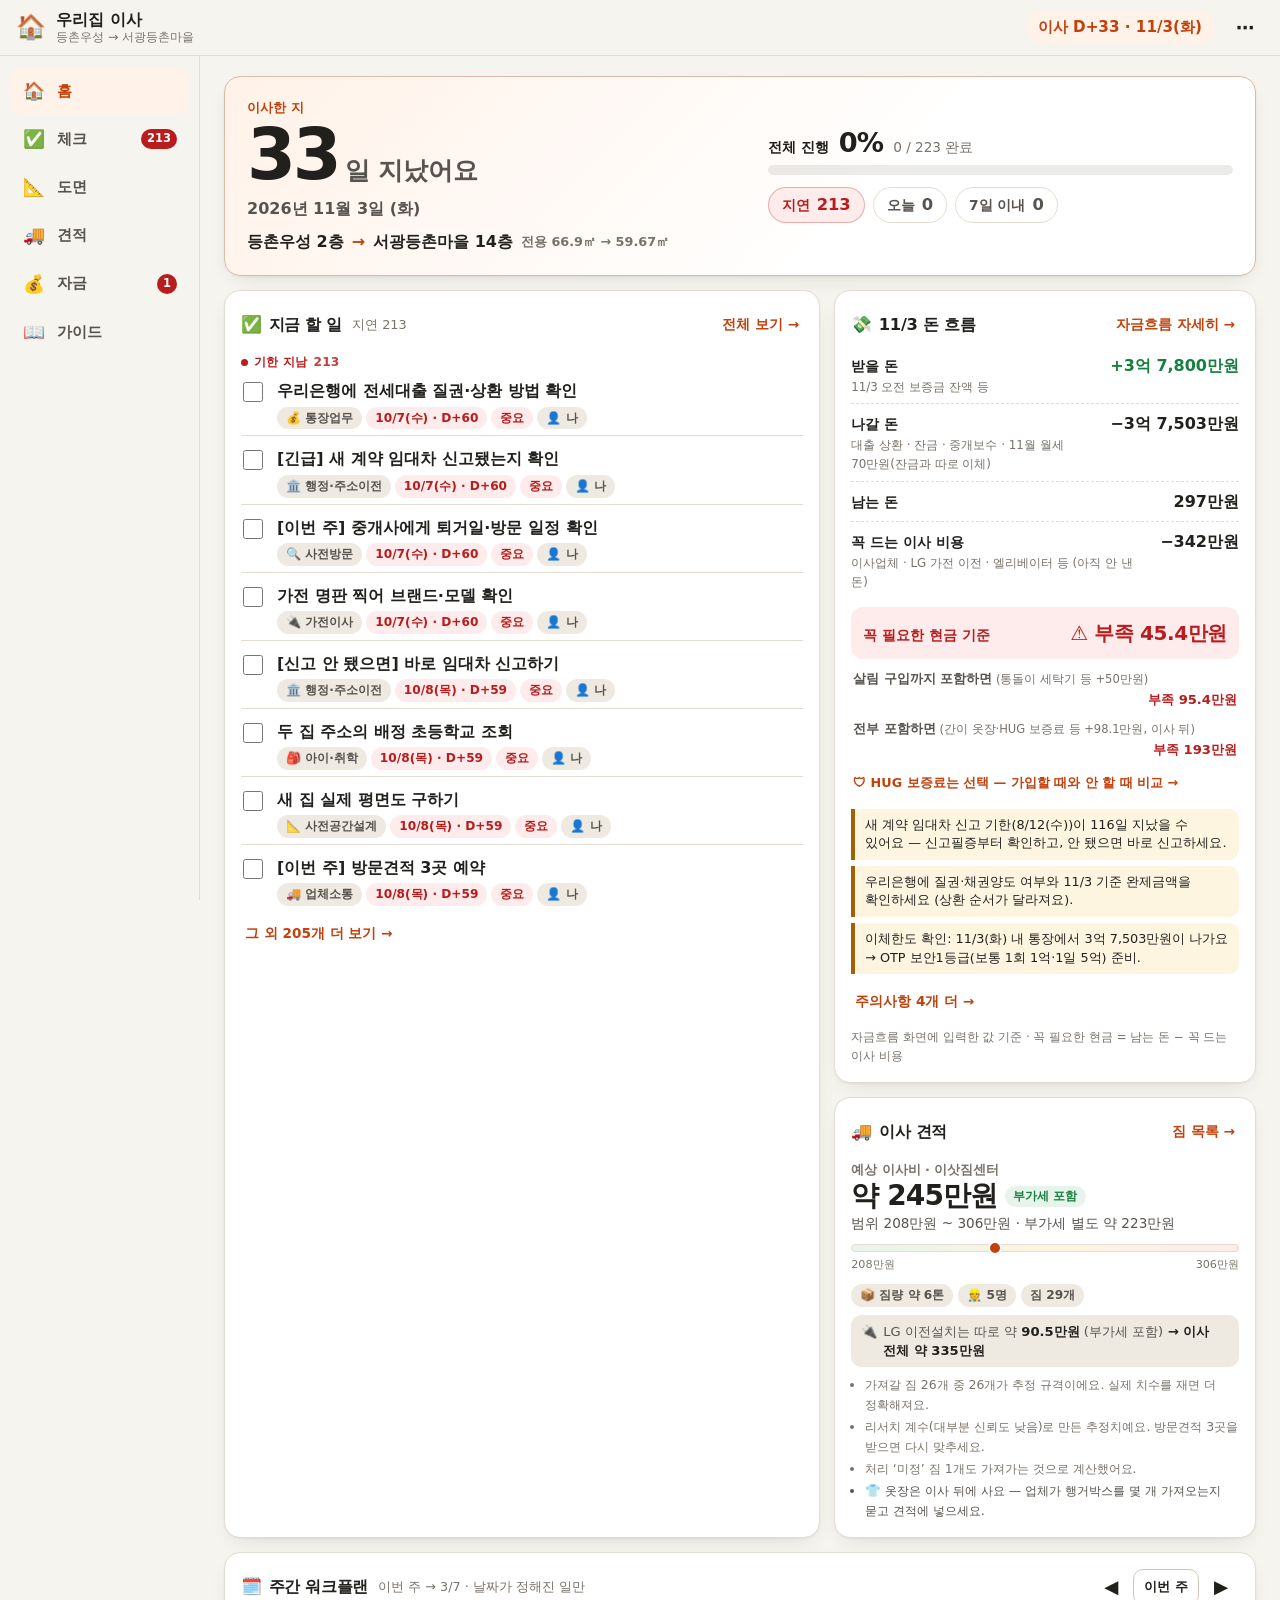
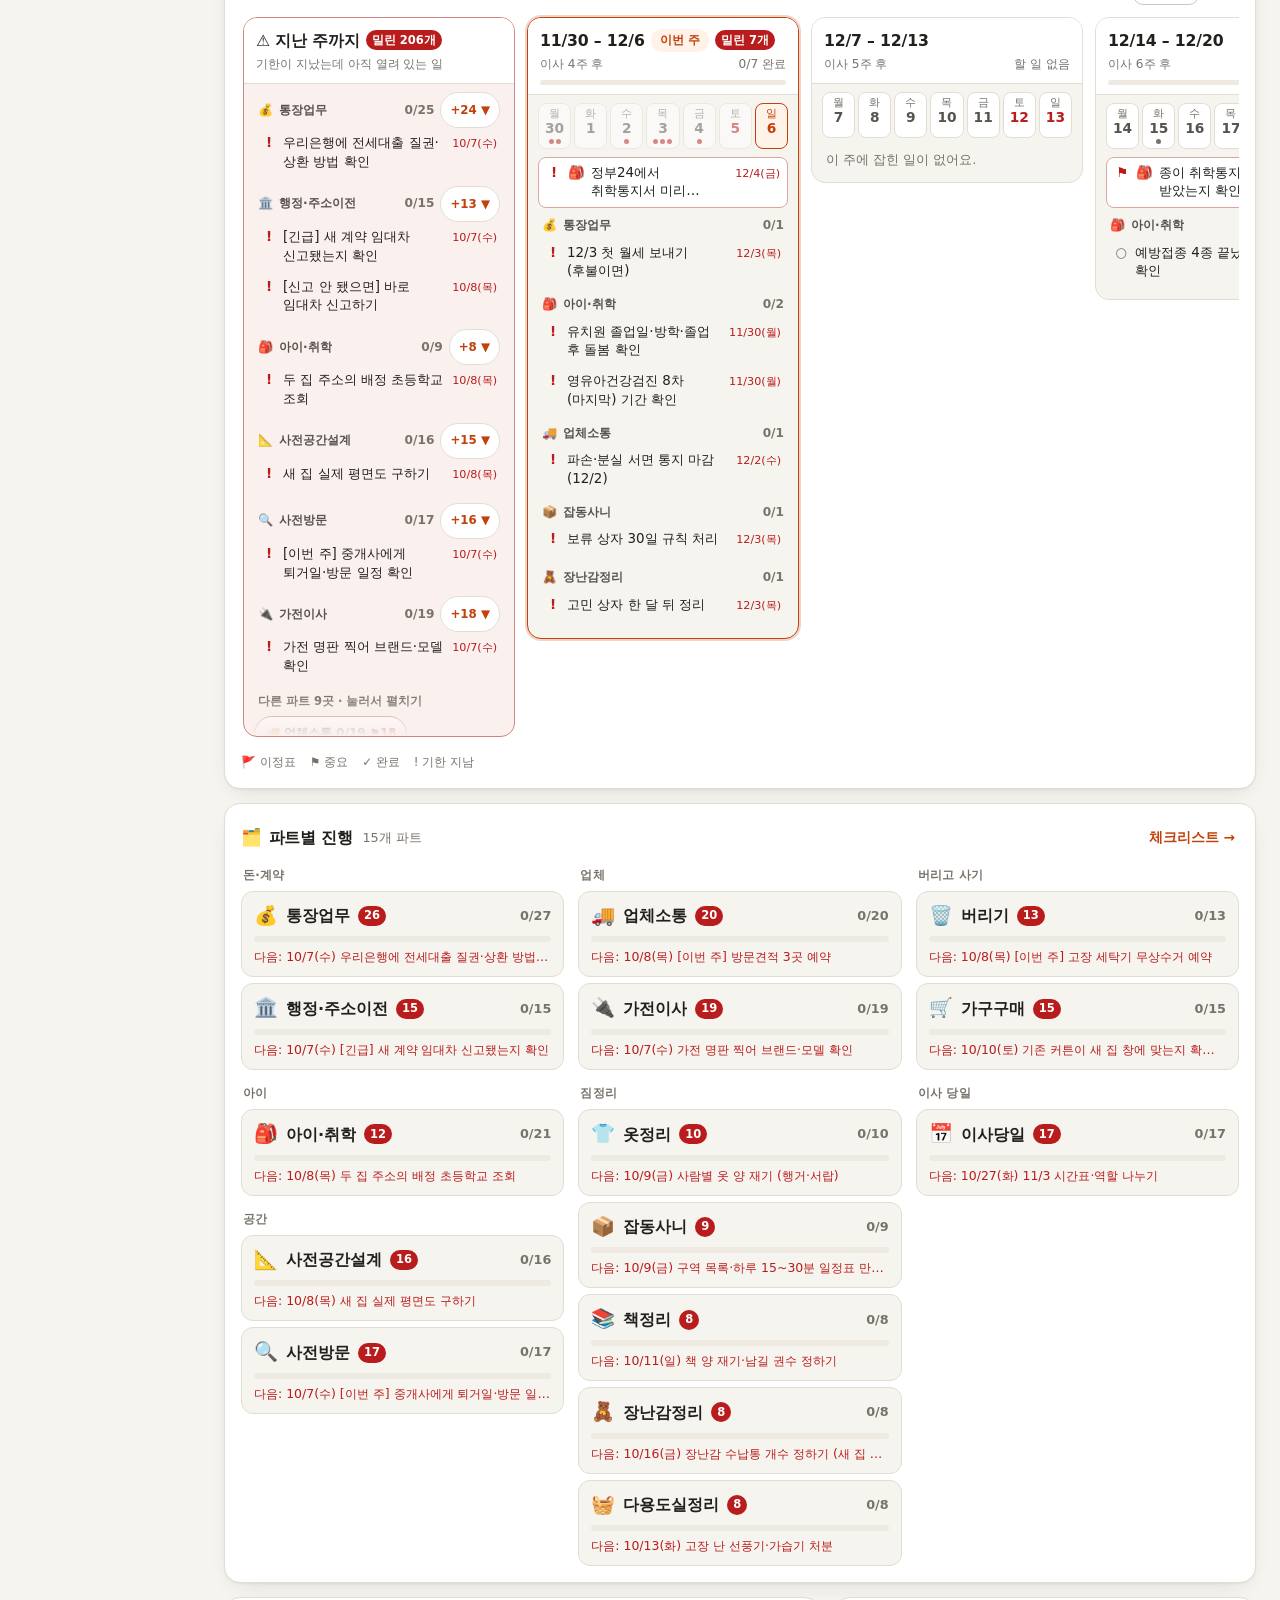
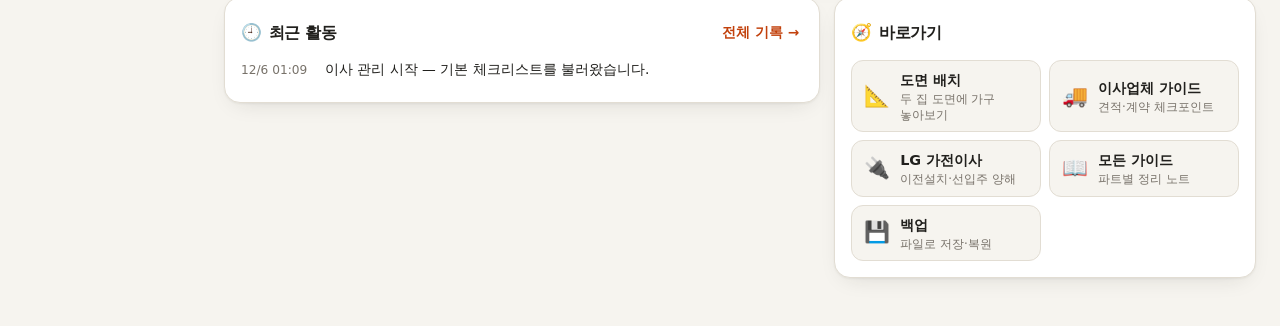
==== commit 8f242800: "별첨 가이드: HUG 전세보증금반환보증 미가입 시 위험·비용 비교 (2025-03 개편 요율 반영) Co-Authored-By: Claude Opus 5.5 <noreply@ant" ====
--- a/move/index.html
+++ b/move/index.html
@@ -35,6 +35,7 @@
 <script src="./js/data-layouts.js"></script>
 <script src="./js/data-guides-a.js"></script>
 <script src="./js/data-guides-b.js"></script>
+<script src="./js/data-guides-c.js"></script>
 <script src="./js/sync.js"></script>
 <script src="./js/view-dashboard.js"></script>
 <script src="./js/view-checklist.js"></script>
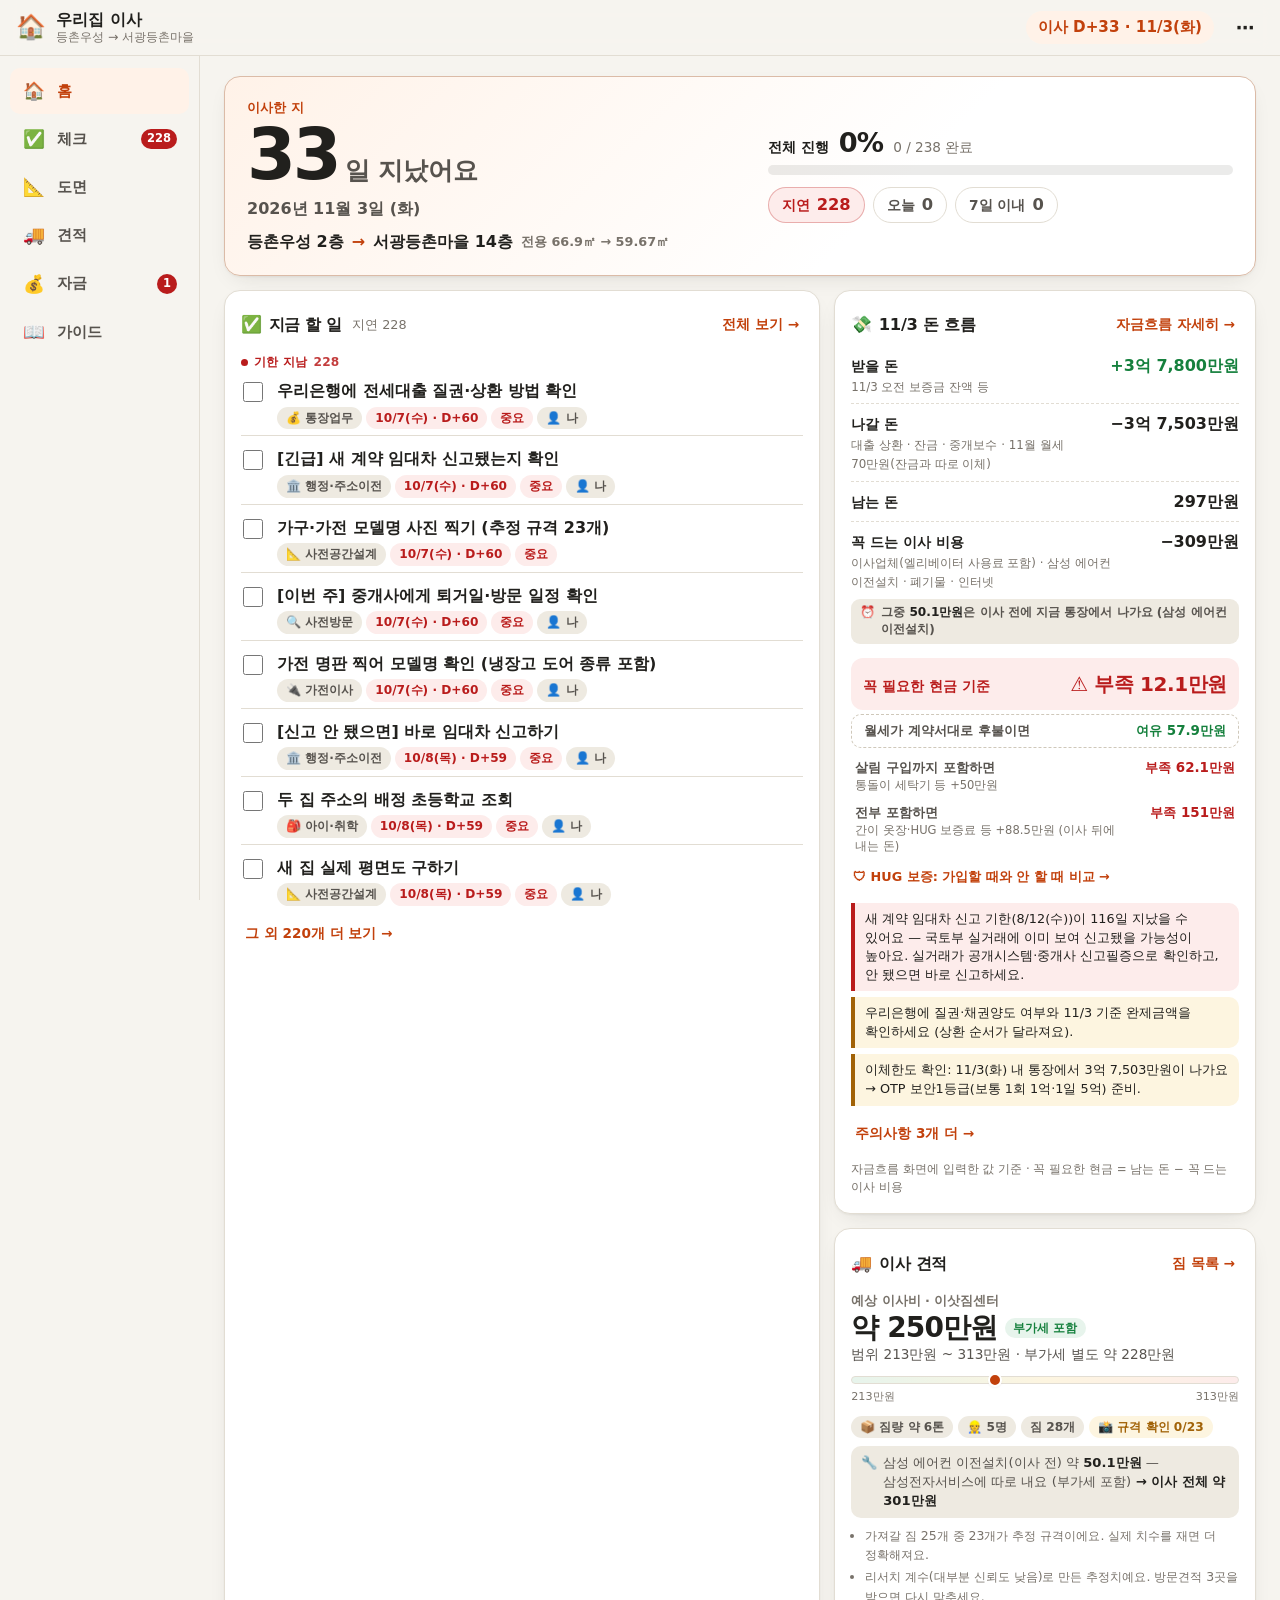
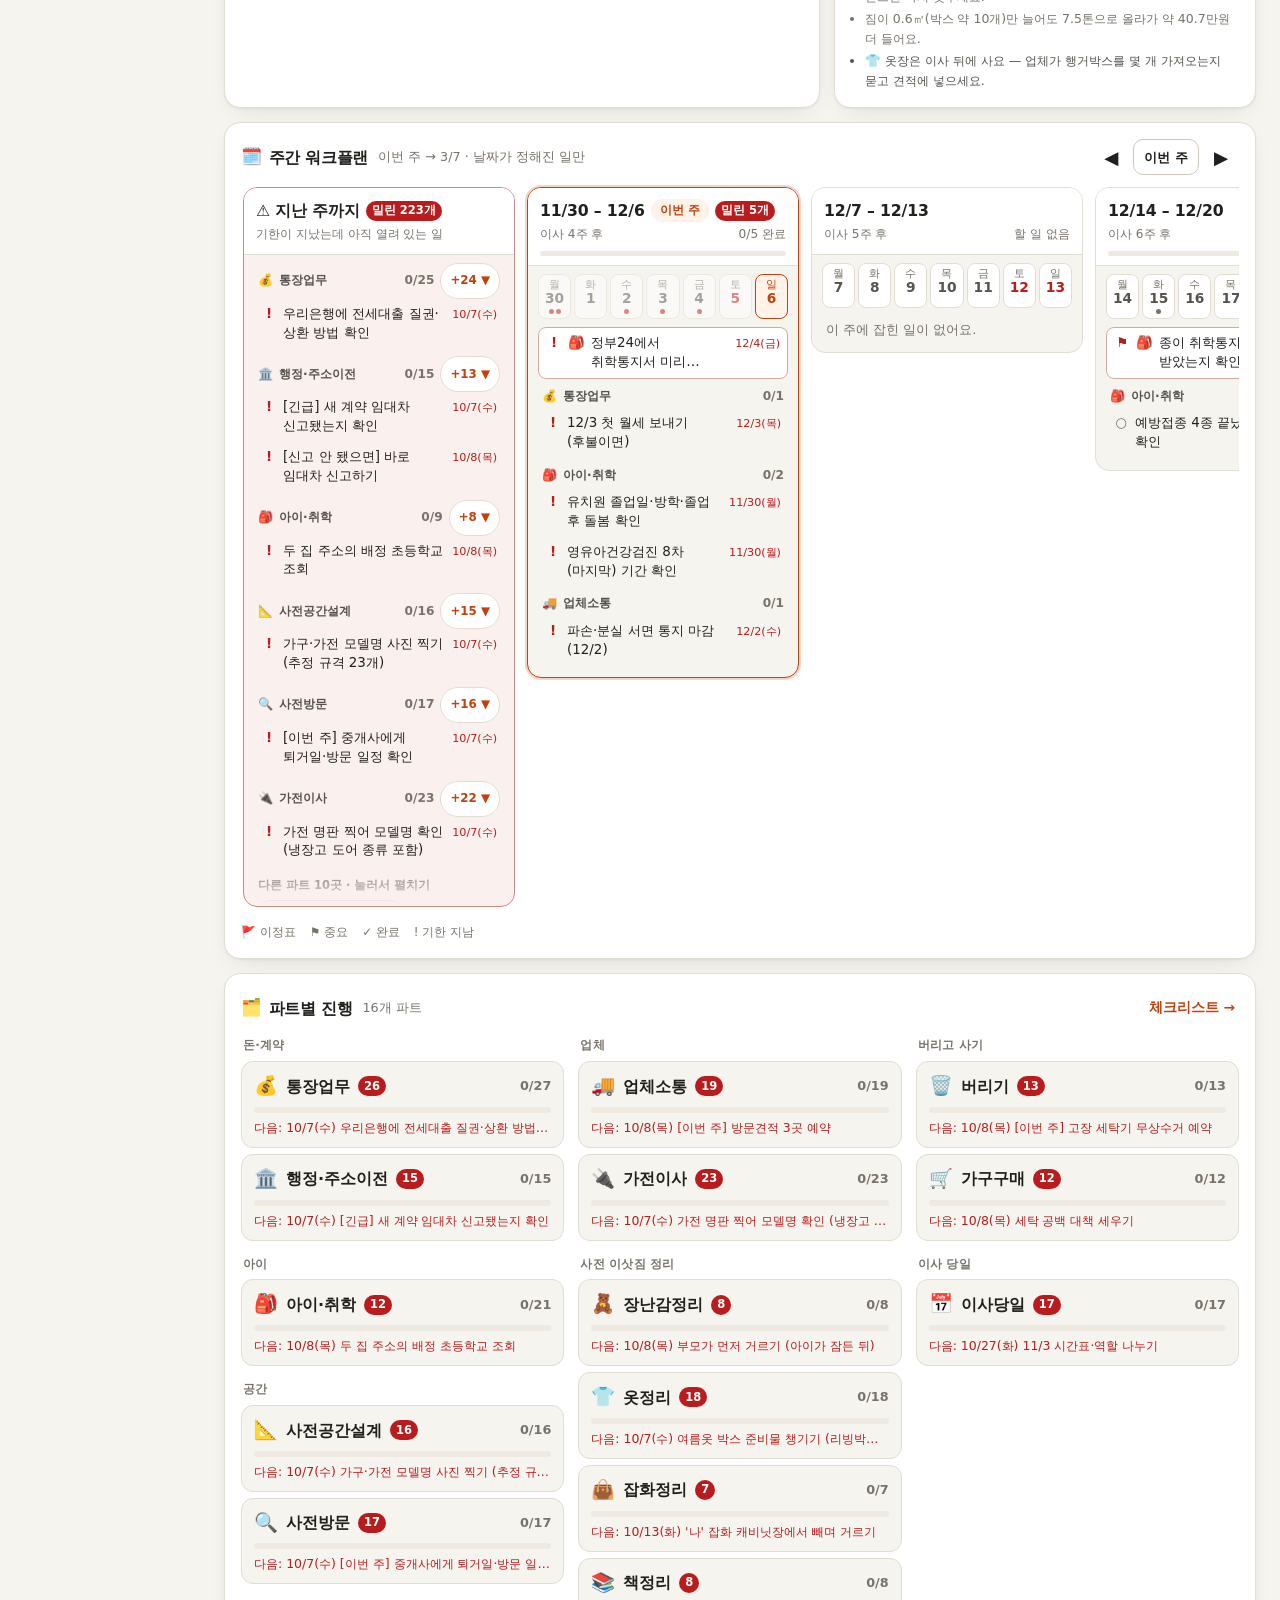
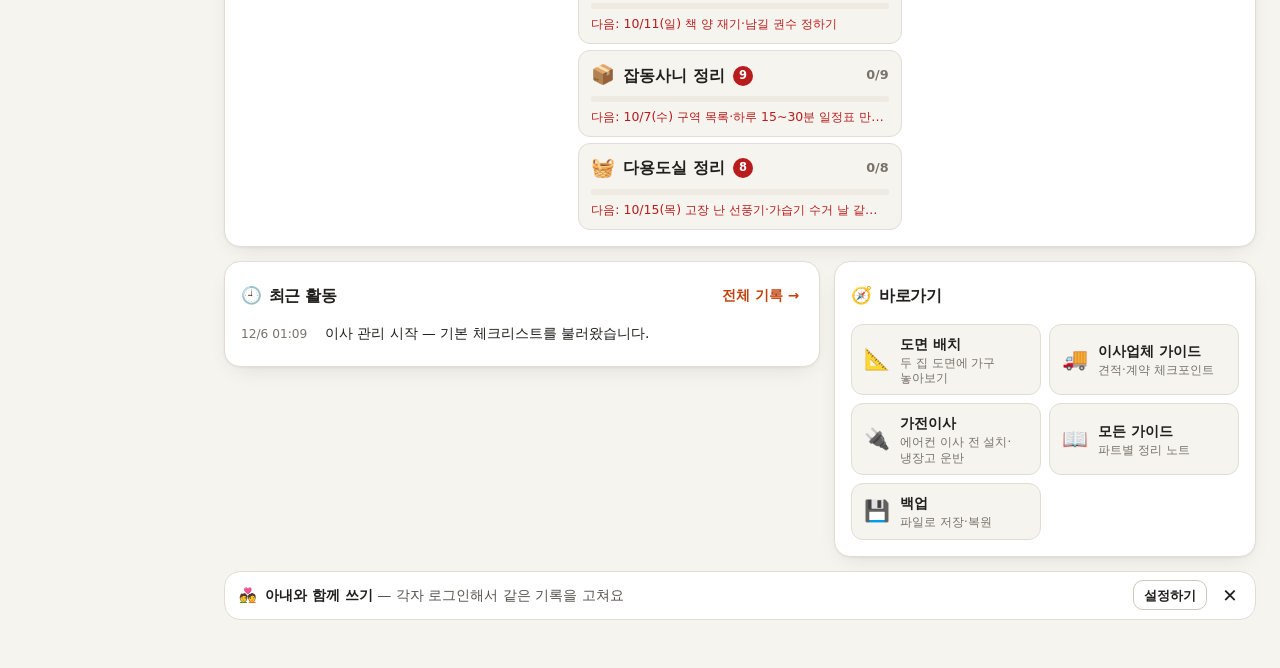
==== commit aa1f256d: "함께 쓰기(파이어베이스)와 가구 모델명 규격 확인 흐름 추가 — 작업 중간 반영 - 깃허브 페이지 버전: 부부가 각자 이메일로 로그인해 같은 기록을 고치고 파이어베이스 데이터베이스" ====
--- a/move/index.html
+++ b/move/index.html
@@ -37,6 +37,7 @@
 <script src="./js/data-guides-b.js"></script>
 <script src="./js/data-guides-c.js"></script>
 <script src="./js/sync.js"></script>
+<script src="./js/sync-firebase.js"></script>
 <script src="./js/view-dashboard.js"></script>
 <script src="./js/view-checklist.js"></script>
 <script src="./js/view-floorplan.js"></script>
@@ -44,6 +45,7 @@
 <script src="./js/view-finance.js"></script>
 <script src="./js/view-guides.js"></script>
 <script src="./js/view-agent.js"></script>
+<script src="./js/view-together.js"></script>
 <script src="./js/app.js"></script>
 </body>
 </html>
--- a/move/css/app.css
+++ b/move/css/app.css
@@ -295,7 +295,7 @@
 .badge {
   display: inline-flex; align-items: center; justify-content: center;
   min-width: 20px; height: 20px; padding: 0 6px; border-radius: 999px;
-  font-size: .72rem; font-weight: 800; line-height: 1;
+  font-size: .72rem; font-weight: 800; line-height: 1; white-space: nowrap;
   background: var(--bad); color: var(--on-bad);
 }
 .badge.soft { background: var(--bg-3); color: var(--ink-2); }
@@ -405,6 +405,7 @@
   animation: mv-up .16s ease-out;
 }
 .toast button { background: transparent; border: 0; color: var(--brand-2); font: inherit; font-weight: 800; cursor: pointer; padding: 0; white-space: nowrap; flex: none; }
+@media (pointer: coarse) { .toast button { min-height: 36px; padding: 0 6px; margin: -6px -6px -6px 0; } }
 @keyframes mv-fade { from { opacity: 0; } to { opacity: 1; } }
 @keyframes mv-up { from { opacity: 0; transform: translateY(8px); } to { opacity: 1; transform: none; } }
 
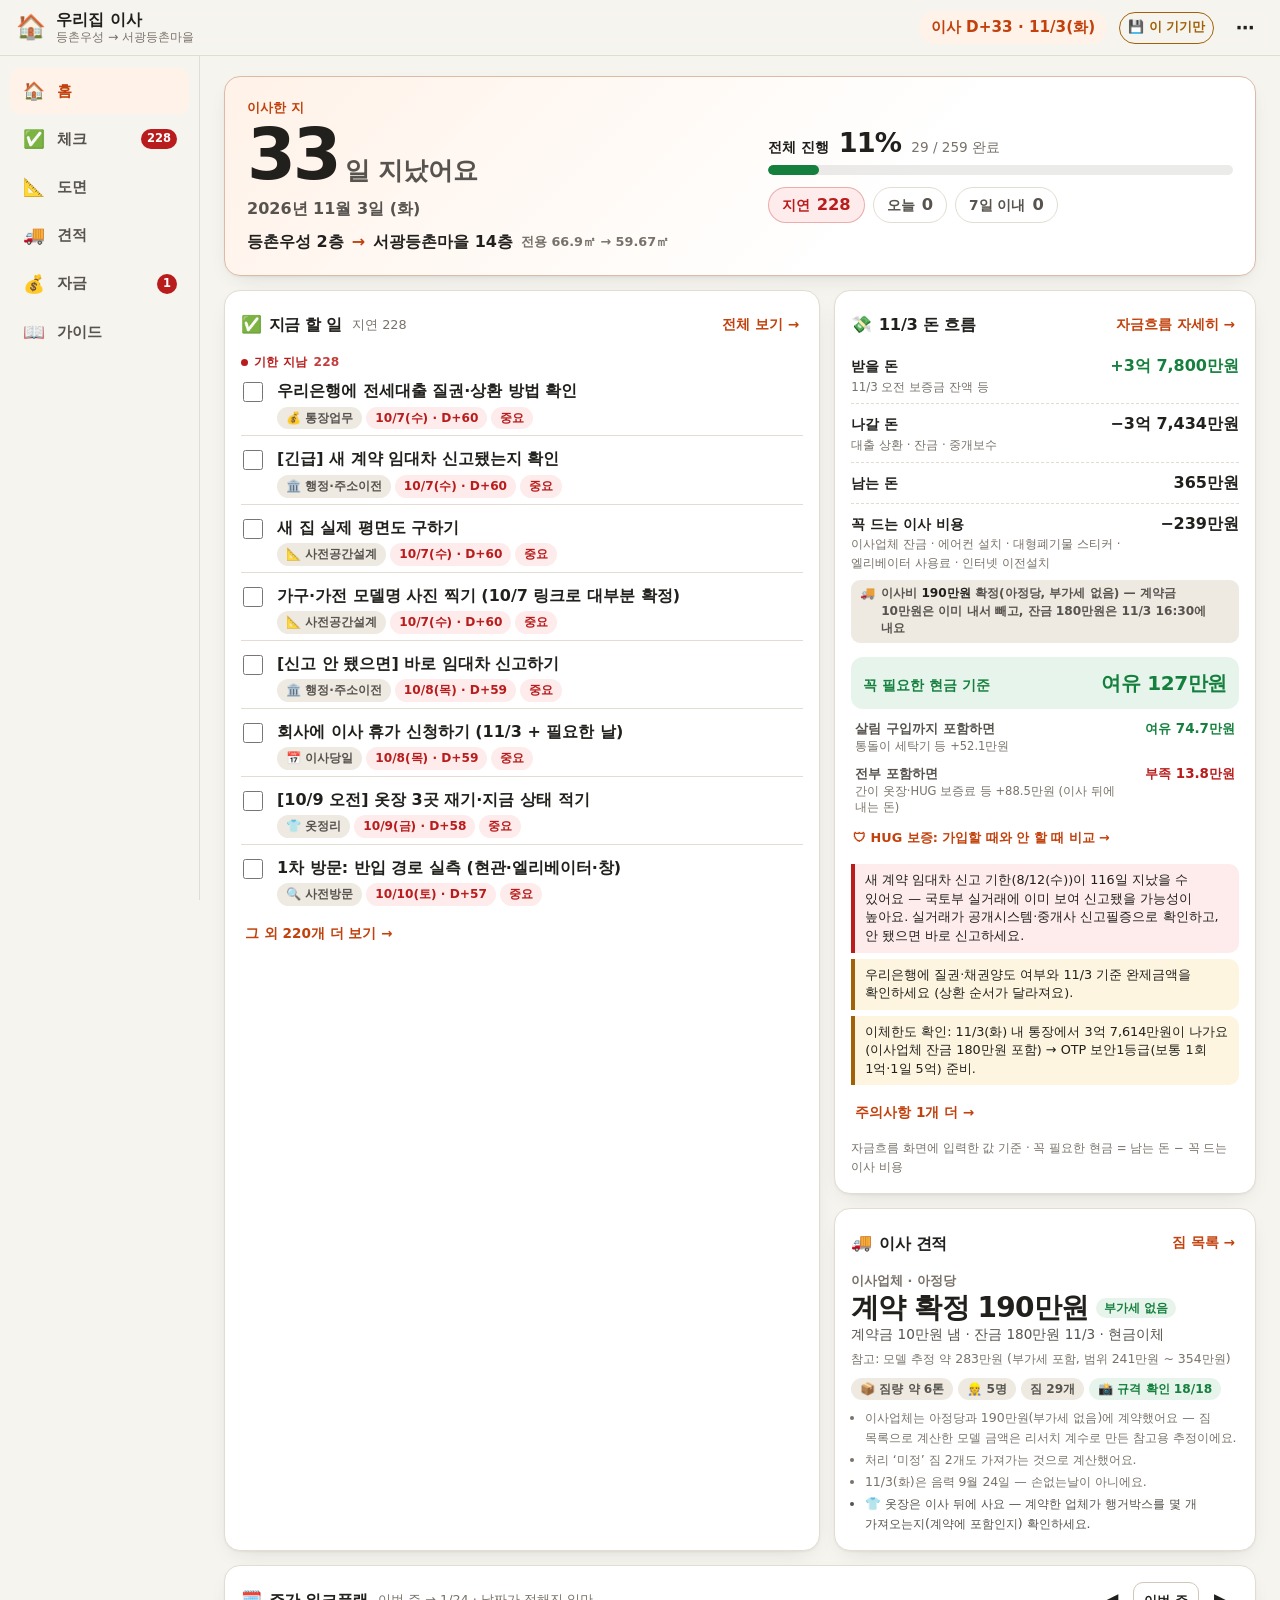
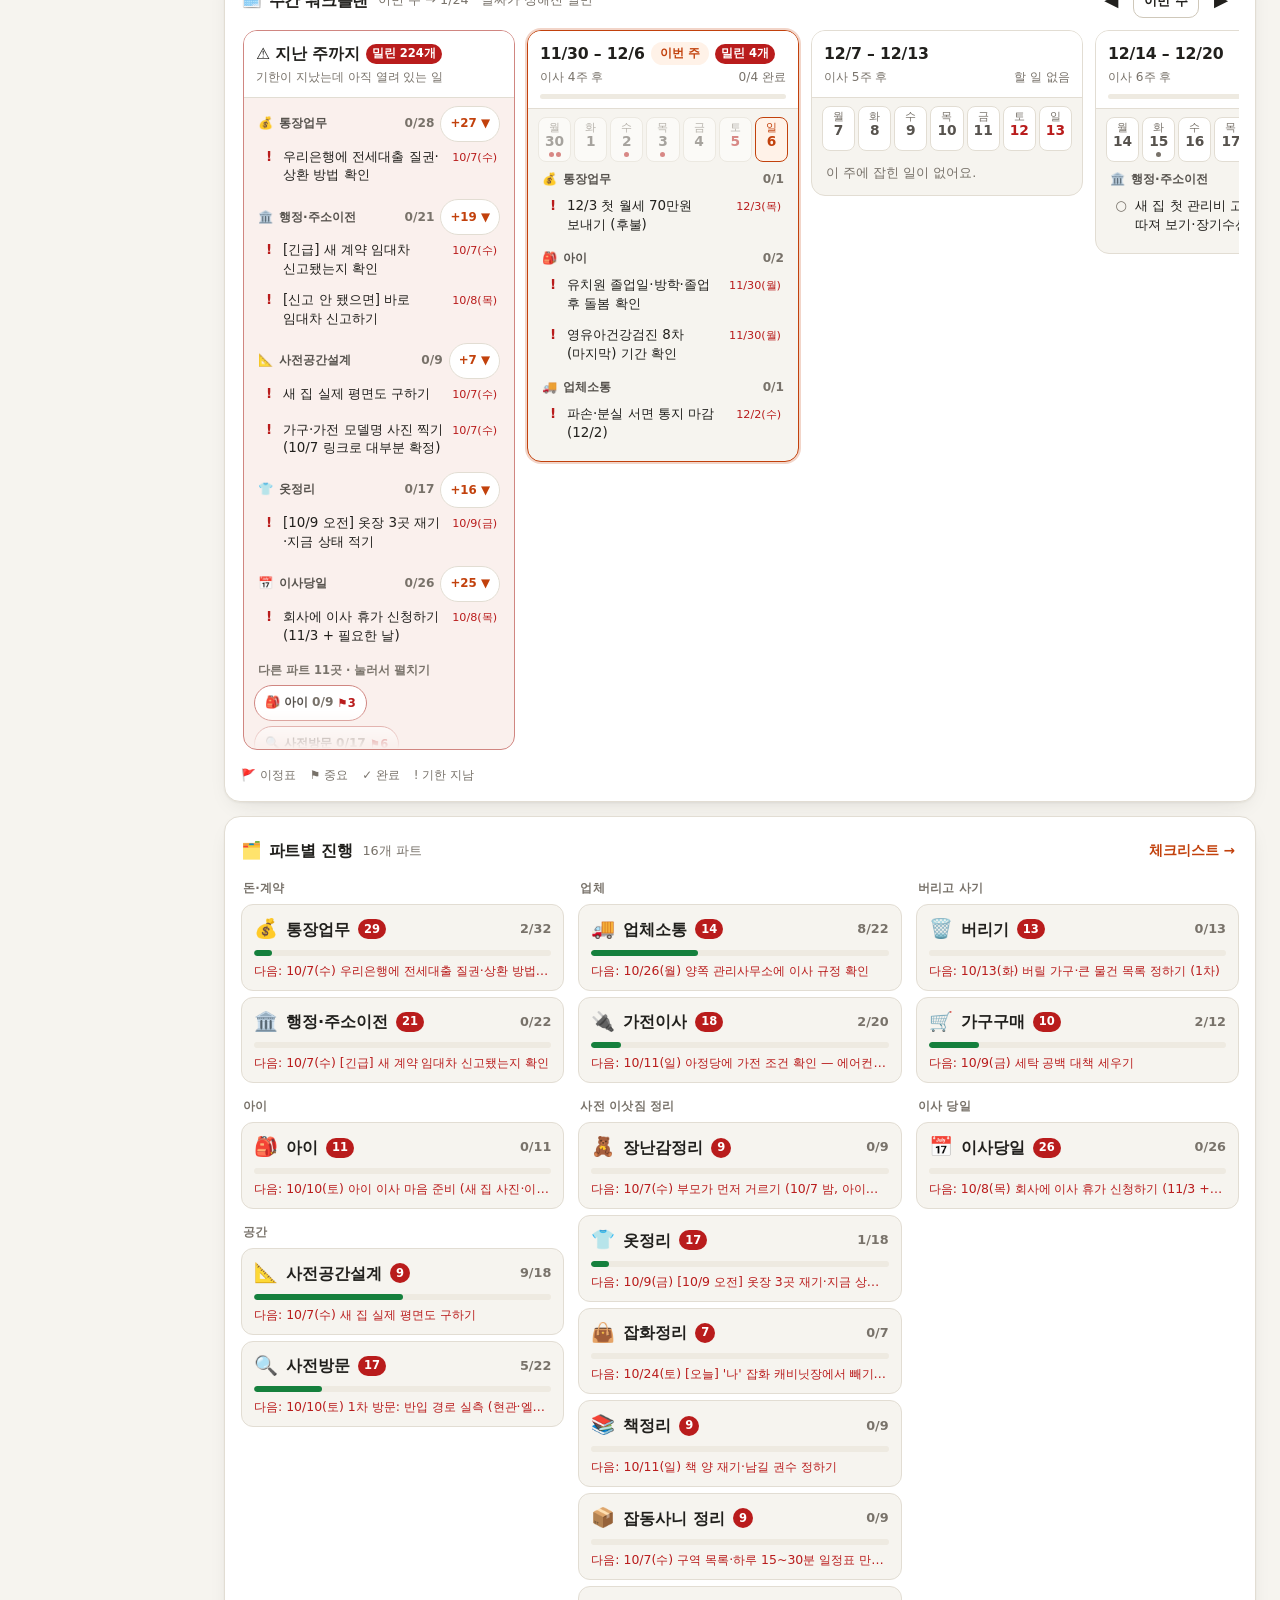
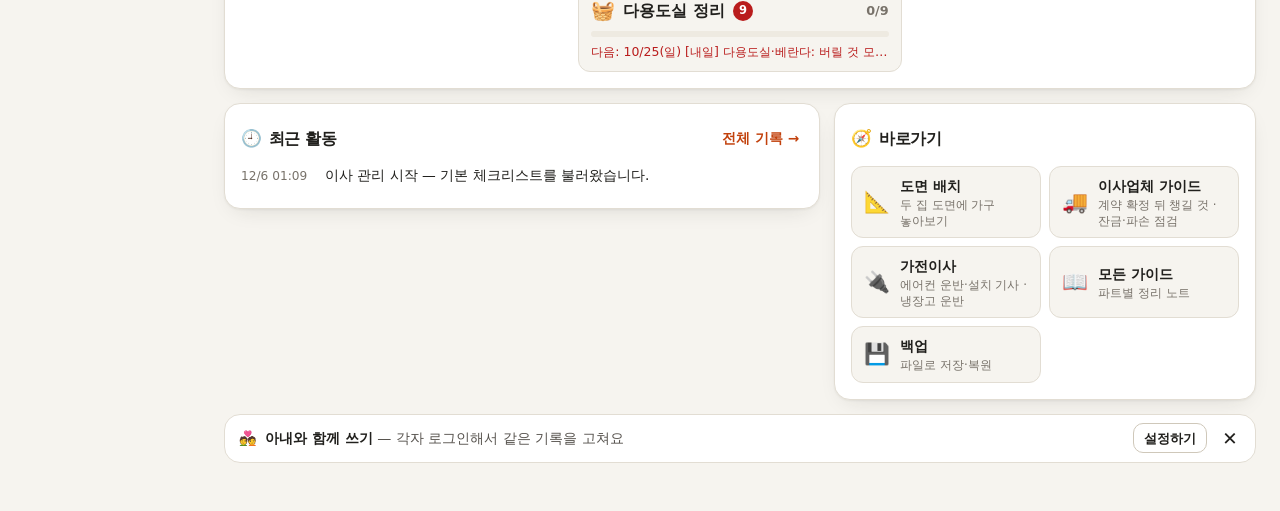
==== commit 5b97eac5: "이사 관리: 고친 실측표로 새 집 배치 v15 완성 + 3D 보기 - 10/24 저녁 가족 실측표(고친 값) 반영: 캐비닛장 문 연 깊이 91(앞 39), 화장대 77(앞 30)," ====
--- a/move/index.html
+++ b/move/index.html
@@ -41,6 +41,7 @@
 <script src="./js/view-dashboard.js"></script>
 <script src="./js/view-checklist.js"></script>
 <script src="./js/view-floorplan.js"></script>
+<script src="./js/view-plan3d.js"></script>
 <script src="./js/view-estimate.js"></script>
 <script src="./js/view-finance.js"></script>
 <script src="./js/view-guides.js"></script>
--- a/move/css/app.css
+++ b/move/css/app.css
@@ -136,7 +136,7 @@
 .topbar .brand { display: flex; align-items: center; gap: 10px; text-decoration: none; color: inherit; min-width: 0; flex: 0 1 auto; overflow: hidden; }
 .brand-mark { font-size: 1.5rem; }
 .brand-text { display: flex; flex-direction: column; line-height: 1.15; min-width: 0; }
-.brand-text strong { font-size: 1rem; }
+.brand-text strong { font-size: 1rem; white-space: nowrap; overflow: hidden; text-overflow: ellipsis; }
 .brand-text small { color: var(--ink-3); font-size: .78rem; white-space: nowrap; overflow: hidden; text-overflow: ellipsis; }
 .dday {
   margin-left: auto;
@@ -150,6 +150,12 @@
 @media (max-width: 420px) {
   .dday .dday-date { display: none; }
   .brand-text small { display: none; }
+}
+@media (max-width: 380px) {
+  .topbar { gap: 8px; }
+  .topbar .brand { gap: 6px; }
+  .brand-mark { font-size: 1.3rem; }
+  .dday { padding: 4px 9px; }
 }
 .nav {
   grid-area: nav;
@@ -277,6 +283,7 @@
 @media (pointer: coarse) {
   .btn-sm { min-height: 36px; }
   .btn-sm.btn-icon { width: 36px; }
+  .db-facts a.chip, a.chip.es-mchip { min-height: 40px; padding: 0 12px; }
 }
 
 .chip {
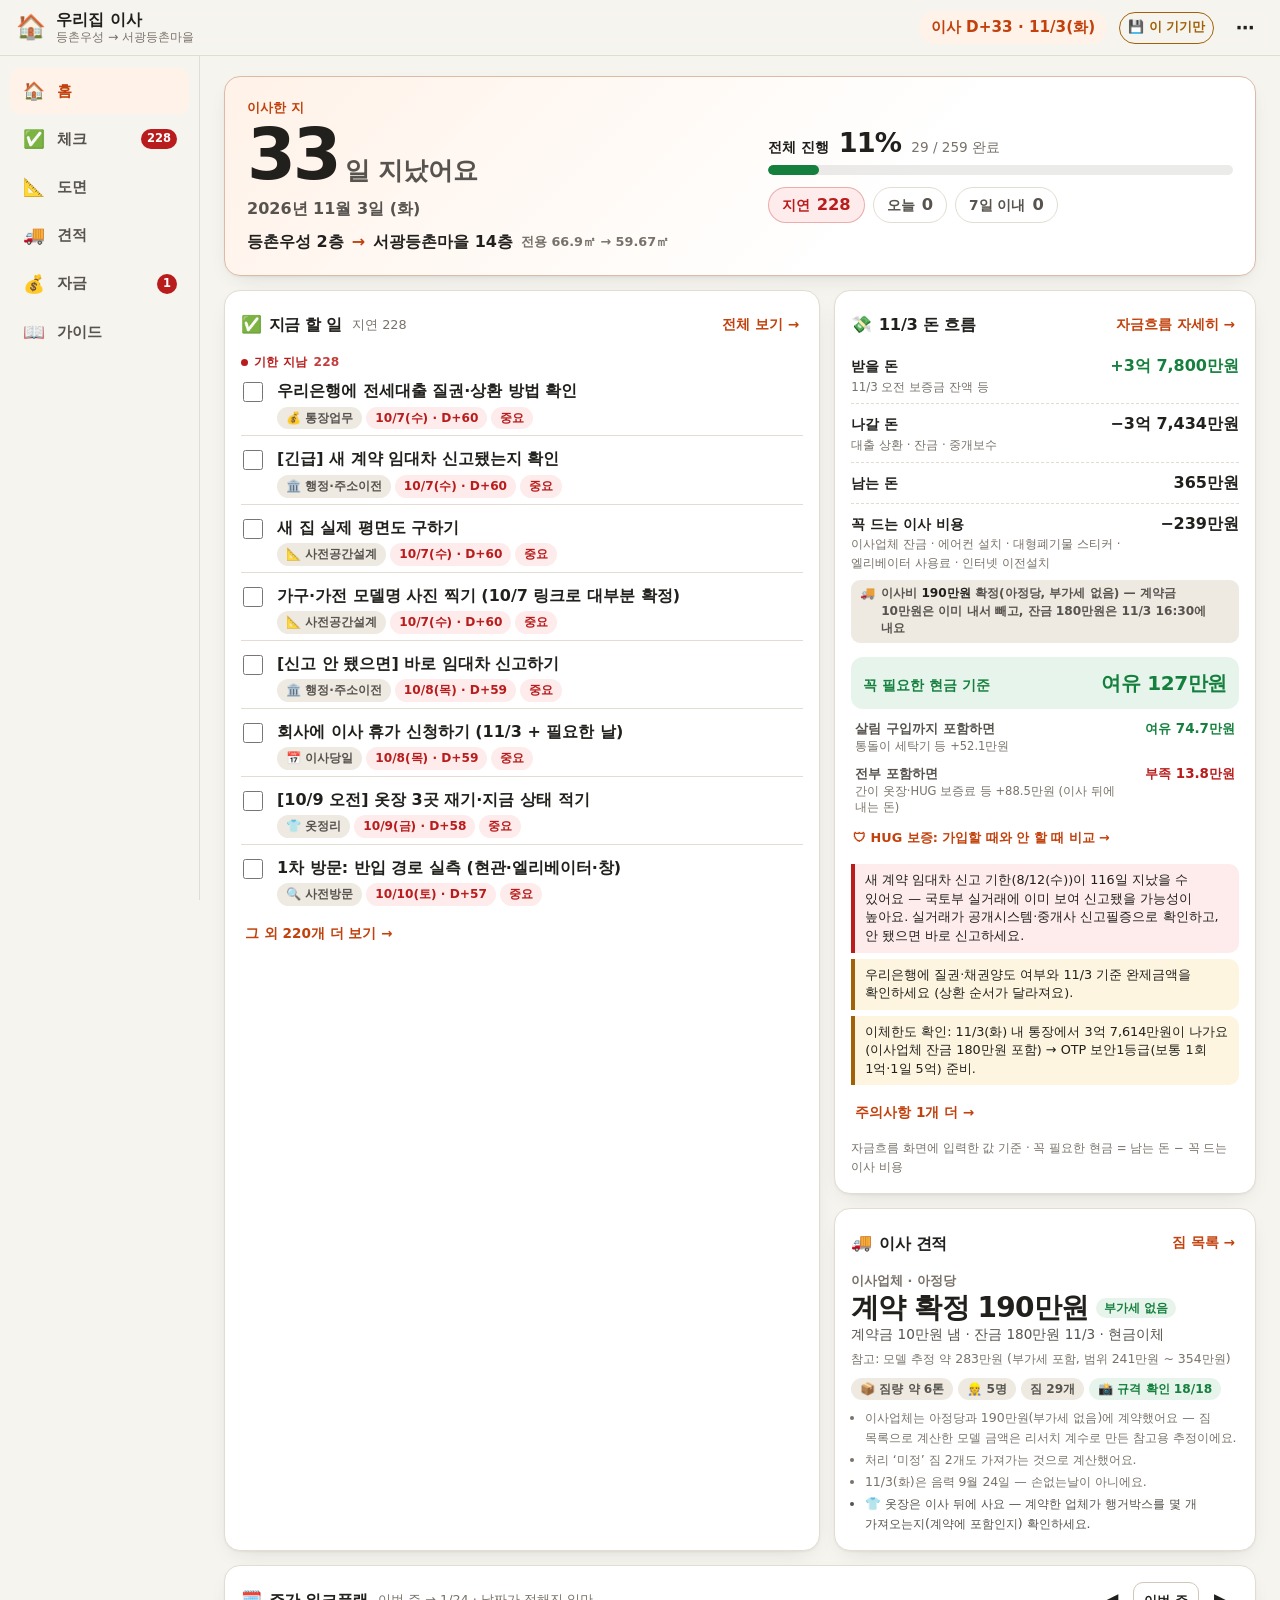
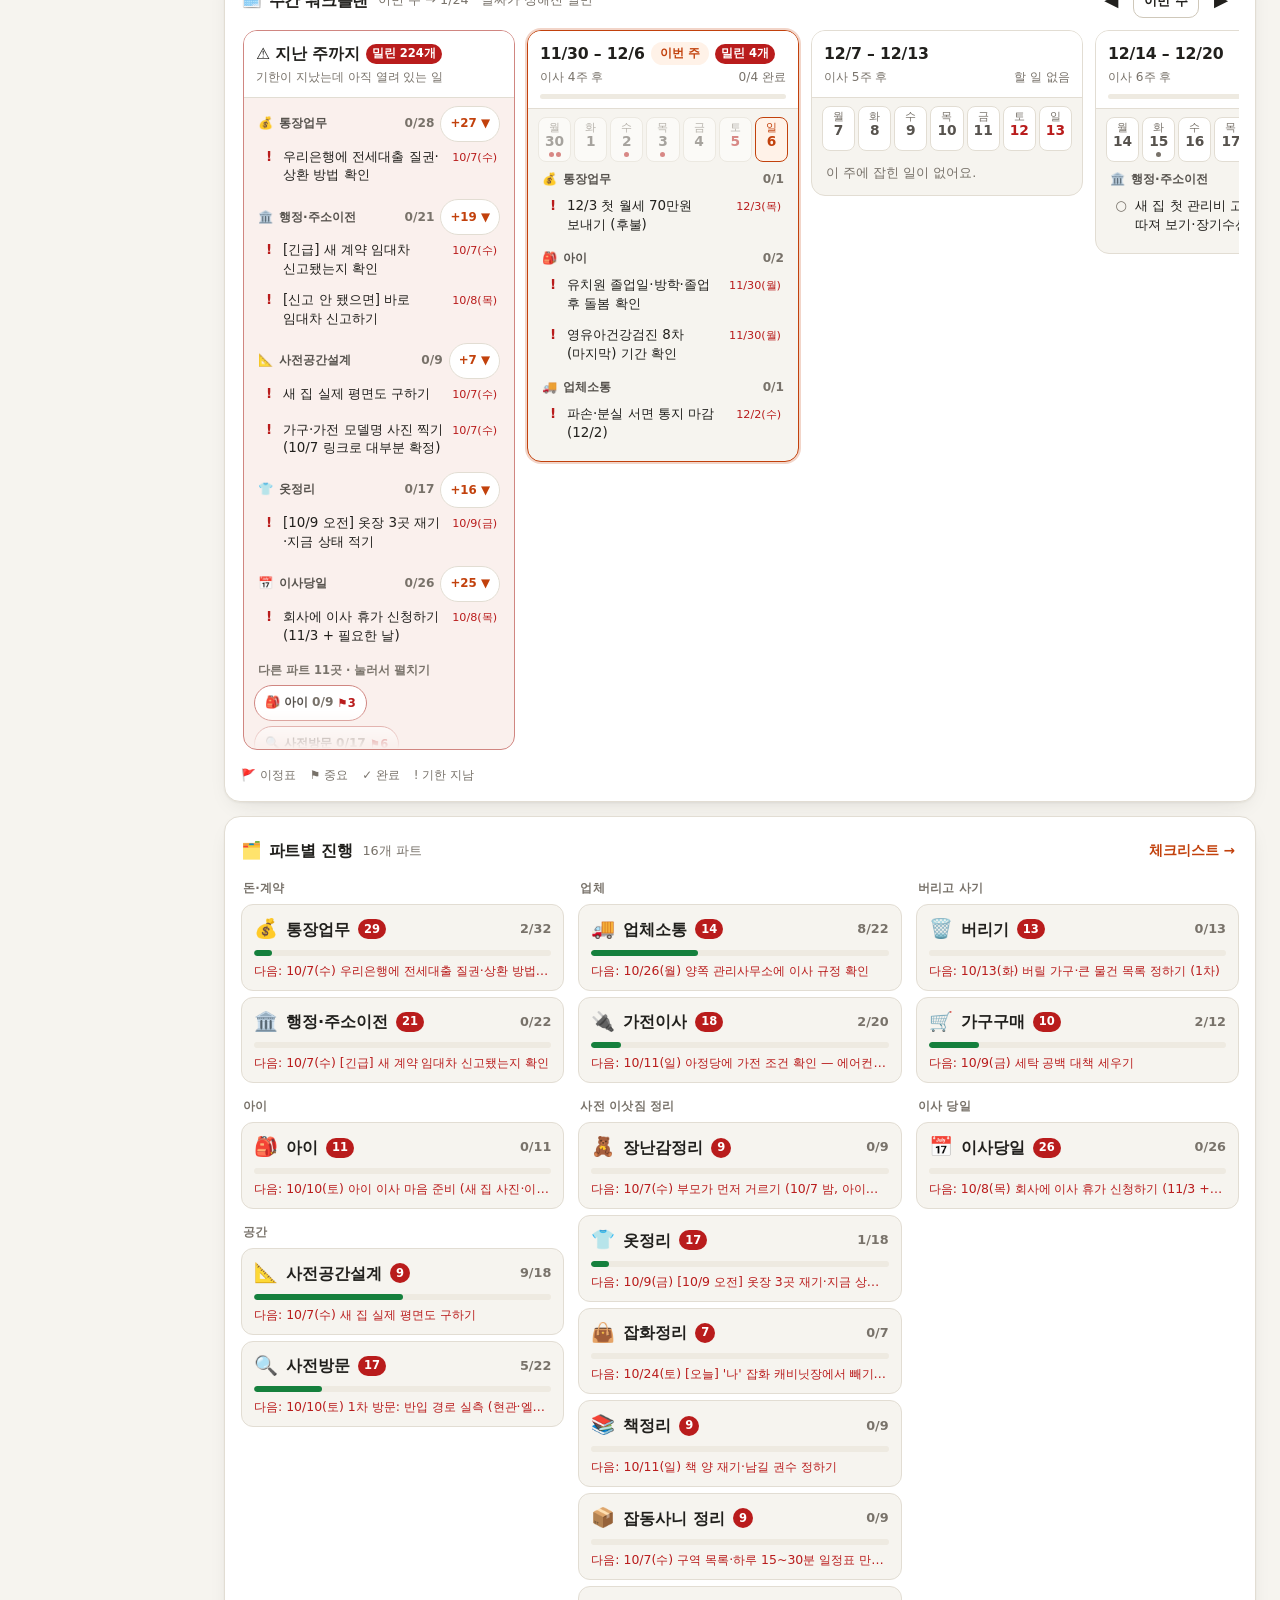
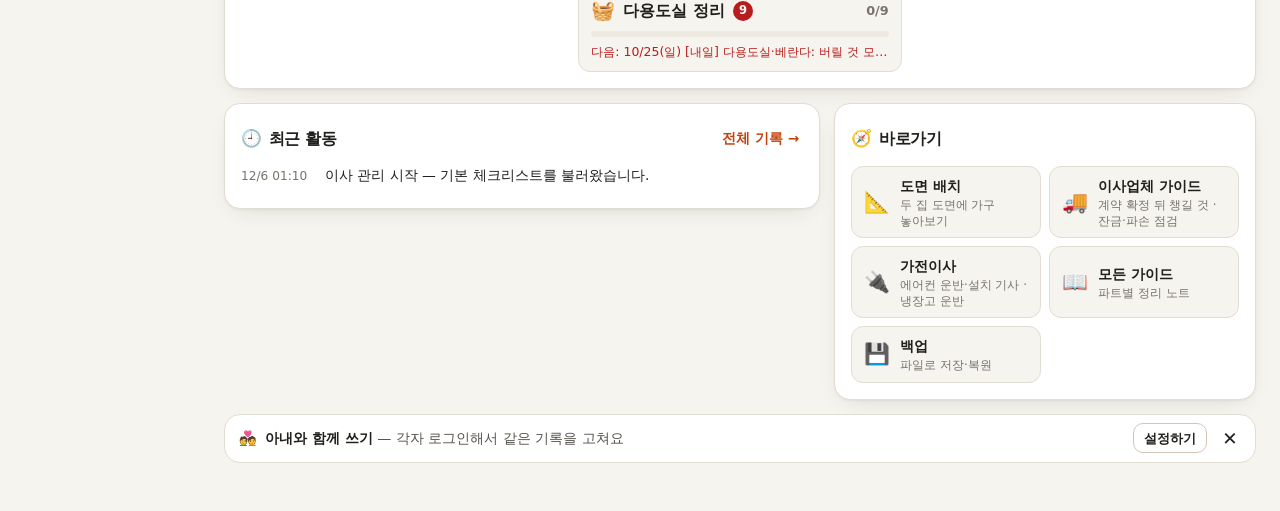
==== commit e584de3d: "이사 관리: v17 — 가족 배치·작은방 맞바꿈·리빙박스 쌓기, 3D 새 그림(WebGL) (작업 중) - 기본 배치 v17: 10/24 밤 가족 배치 그대로 + 작은방1↔작은방2" ====
--- a/move/index.html
+++ b/move/index.html
@@ -42,6 +42,7 @@
 <script src="./js/view-checklist.js"></script>
 <script src="./js/view-floorplan.js"></script>
 <script src="./js/view-plan3d.js"></script>
+<script src="./js/view-plan3d-gl.js"></script>
 <script src="./js/view-estimate.js"></script>
 <script src="./js/view-finance.js"></script>
 <script src="./js/view-guides.js"></script>
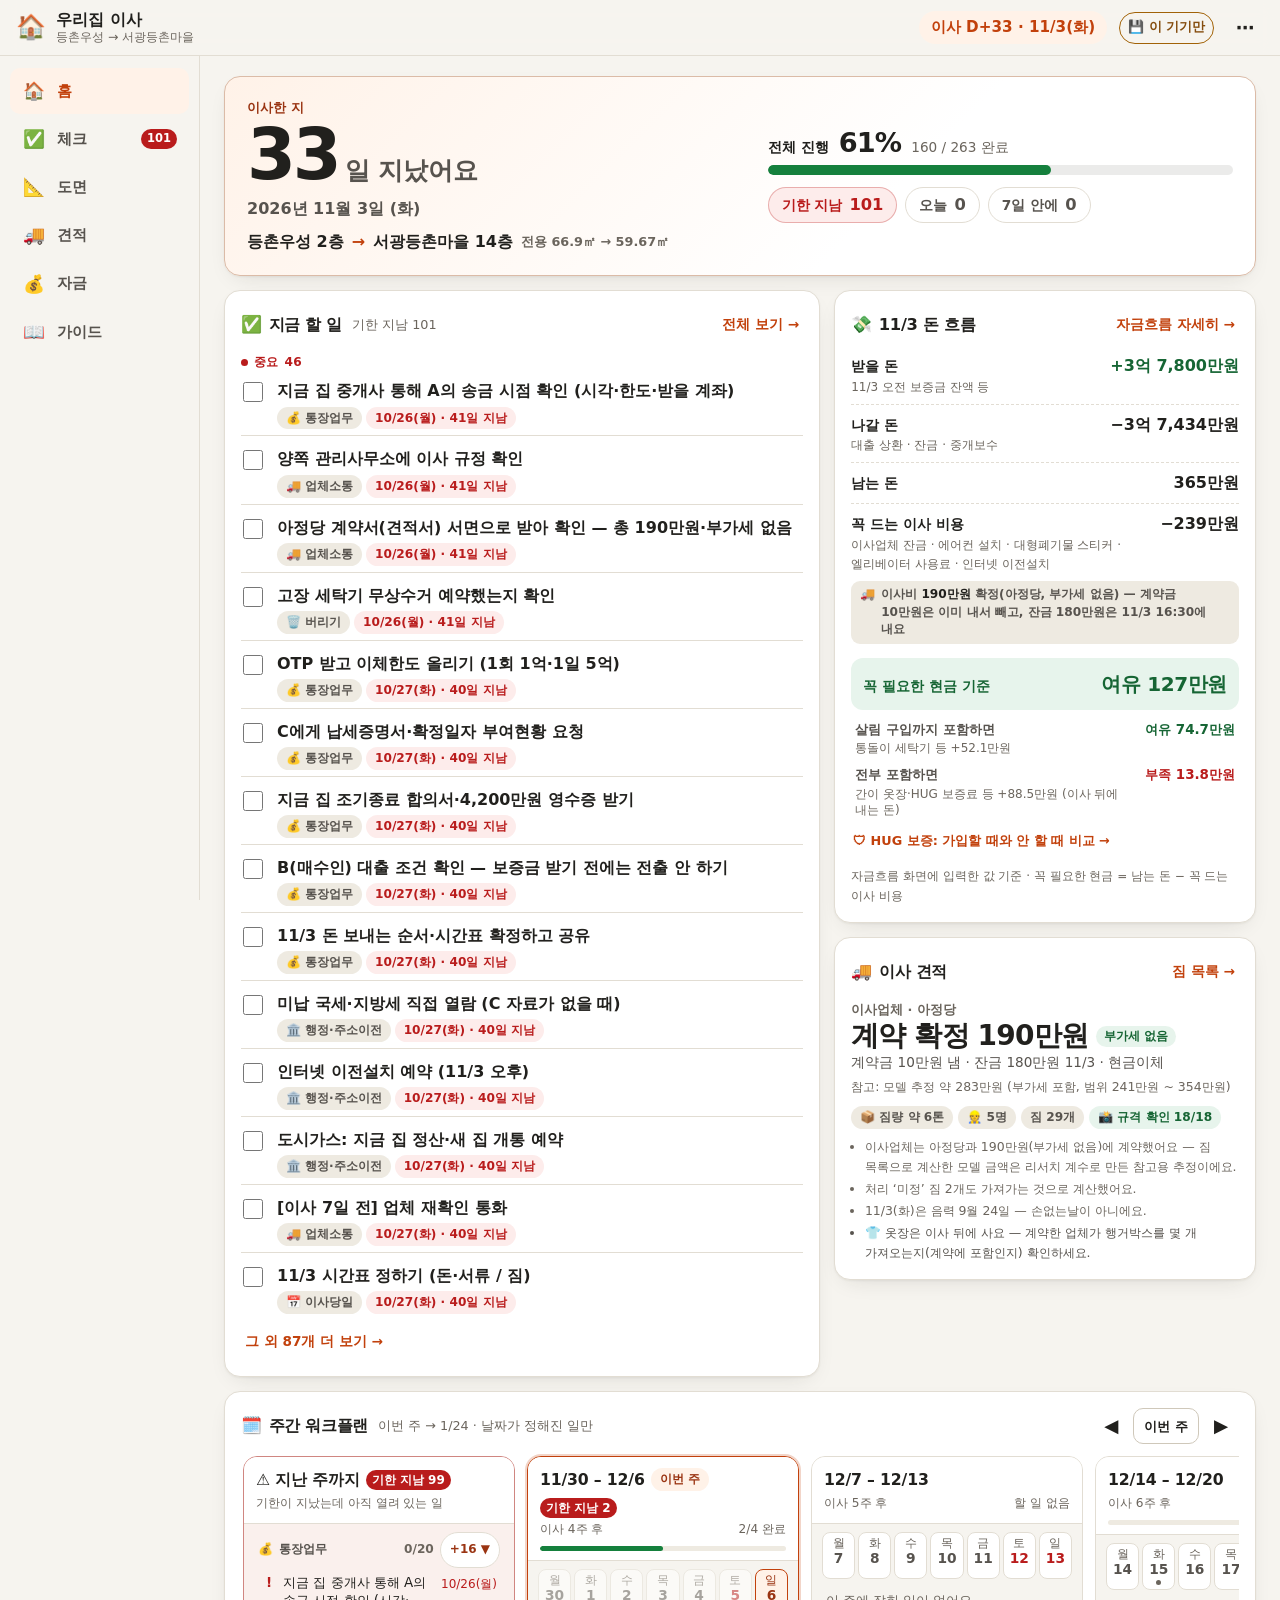
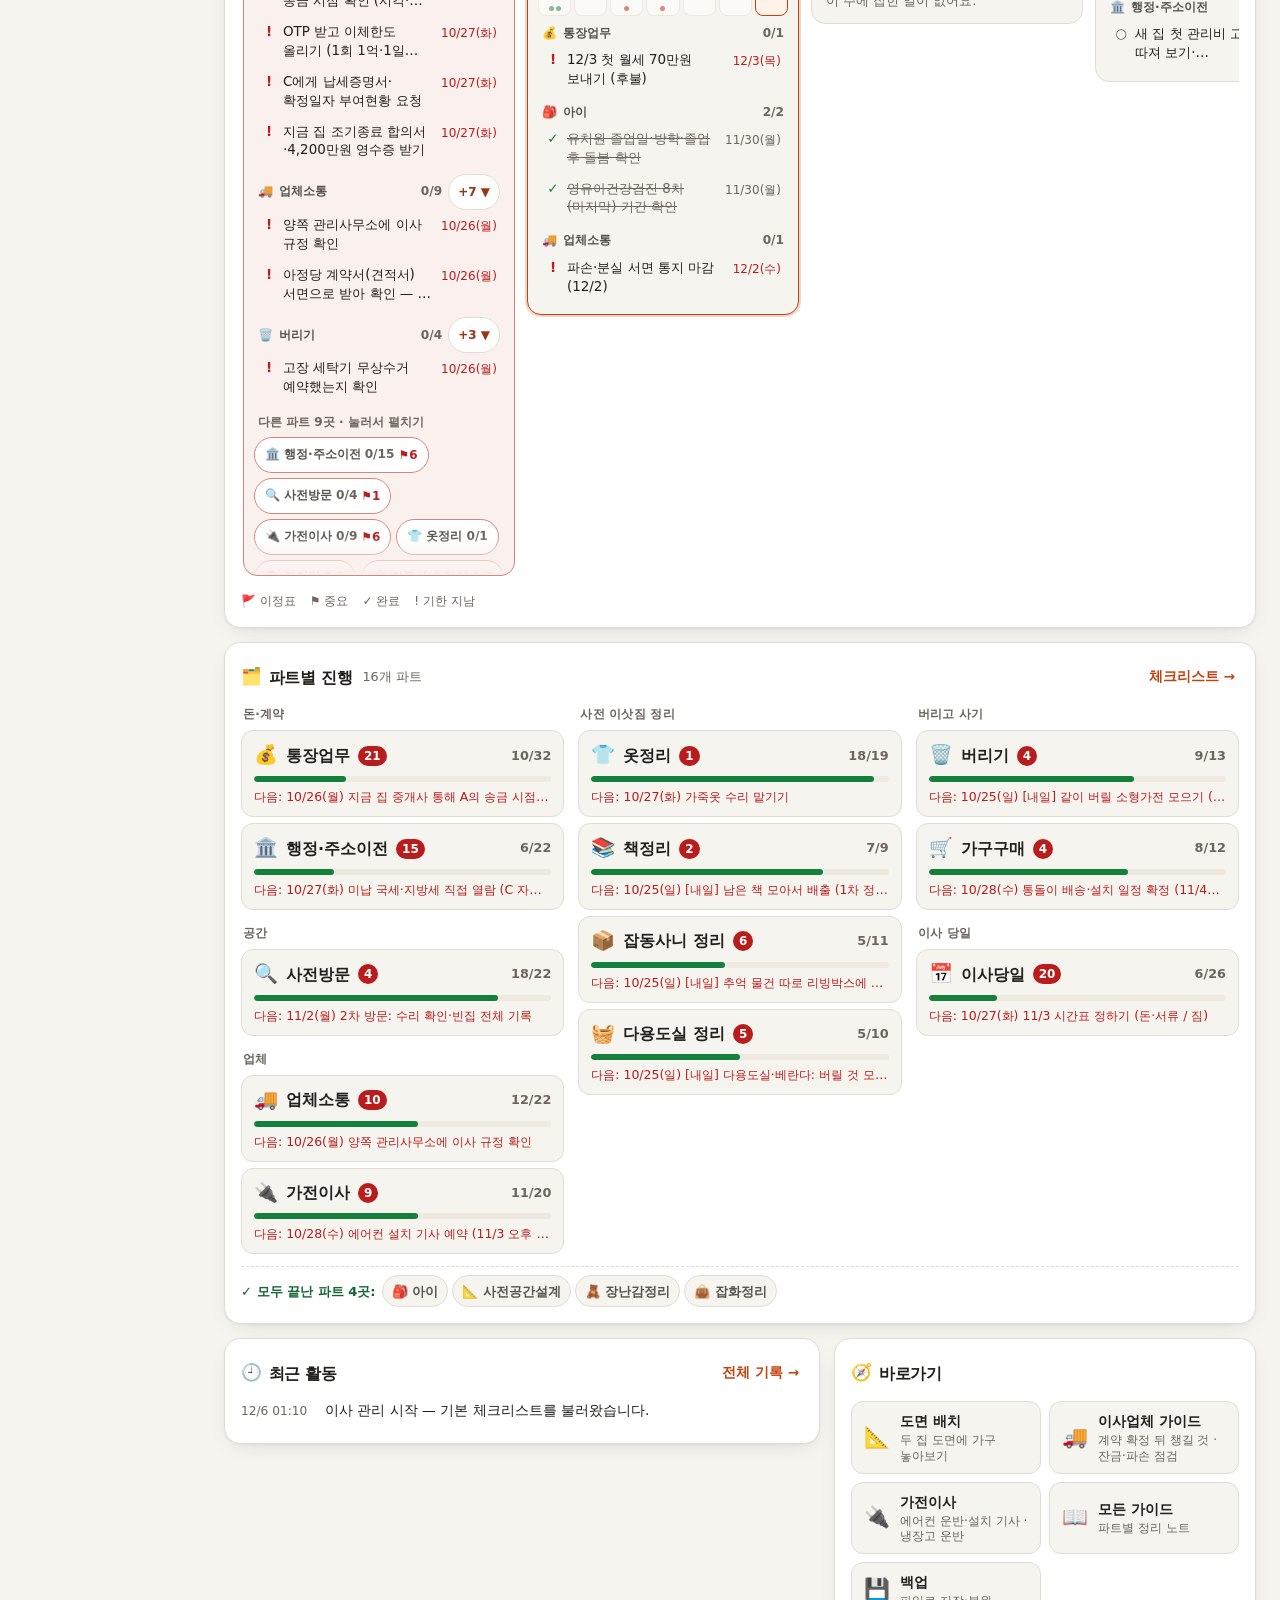
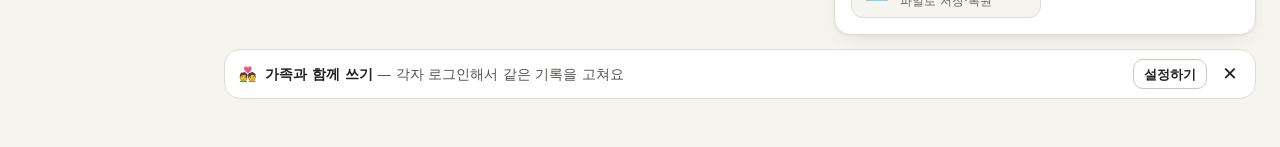
==== commit 3e009e41: "이사 관리: 화면 전반 사용성 개선 + 지금 할 일 하나로(7일 안·중요도 순) - 가족 요청: '🔥 지금 할 일'과 '7일 안에'를 하나로 — 기한 지남·7일 안(이사 전날까지)" ====
--- a/move/index.html
+++ b/move/index.html
@@ -4,7 +4,7 @@
 <meta charset="utf-8">
 <meta name="viewport" content="width=device-width, initial-scale=1, viewport-fit=cover">
 <meta name="robots" content="noindex, nofollow">
-<meta name="theme-color" content="#0e7490">
+<meta name="theme-color" content="#f6f4ef">
 <title>우리집 이사 관리</title>
 <link rel="icon" type="image/svg+xml" href="./icon.svg">
 <link rel="manifest" href="./manifest.webmanifest">
@@ -12,6 +12,7 @@
 </head>
 <body>
 <div class="app" id="app">
+  <a class="skip-link" href="#view">본문으로 건너뛰기</a>
   <header class="topbar">
     <a class="brand" href="#/dashboard" aria-label="대시보드로">
       <span class="brand-mark" aria-hidden="true">🏠</span>
--- a/move/css/app.css
+++ b/move/css/app.css
@@ -10,7 +10,7 @@
   --bg-3:      #eeeae1;
   --ink:       #21201d;
   --ink-2:     #57534e;
-  --ink-3:     #78726a;
+  --ink-3:     #6b655d;   /* 보조 글자: --bg 위 5.2:1 (예전 #78726a 4.3:1) */
   --line:      #e2ddd3;
   --line-2:    #cfc8ba;
 
@@ -33,6 +33,16 @@
   --on-good:   #ffffff;
   --on-bad:    #ffffff;
 
+  /* 글자용 색 (공통 계약): 밝은 테마에서만 진하게 — 연한 바탕(-bg)·흰 바탕 위 글자에 써요.
+     채움색·막대·도면은 그대로 --good/--brand/--warn. 어두운 테마는 --good/--brand/--warn 과 같은 값 */
+  --good-ink:  #166534;   /* --good-bg 위 6.3:1 (--good 4.4:1) */
+  --brand-ink: #9a3412;   /* --brand-bg 위 6.6:1 (--brand 4.7:1) */
+  --warn-ink:  #854d0e;   /* --warn-bg 위 6.3:1 (--warn 4.5:1) */
+
+  /* 크기 (공통 계약): --tap 누르는 곳 최소 높이(터치 기기 44px) · --fs-min 가장 작은 글자 12px */
+  --tap:       36px;
+  --fs-min:    .75rem;
+
   /* 도면 전용 */
   --plan-wall:   #3f3a34;
   --plan-floor:  #fbfaf7;
@@ -55,6 +65,7 @@
   --nav-w: 200px;
   --bottom-h: 0px;
 }
+@media (pointer: coarse) { :root { --tap: 44px; } }
 
 @media (prefers-color-scheme: dark) {
   :root:not([data-theme="light"]) {
@@ -68,6 +79,7 @@
     --bad:#fca5a5;  --bad-bg:#3a1a1a;
     --think:#c4b5fd; --think-bg:#2a2145;
     --on-brand:#2a1200; --on-kid:#04252b; --on-good:#04220f; --on-bad:#3a0a0a;
+    --good-ink:#6ee7a8; --brand-ink:#fb923c; --warn-ink:#fcd34d;
     --plan-wall:#d9d3ca; --plan-floor:#22212a; --plan-wet:#17303a; --plan-balc:#2a2830; --plan-grid:rgba(240,237,232,.06);
     --shadow:0 1px 2px rgba(0,0,0,.4), 0 8px 24px -12px rgba(0,0,0,.6);
     --shadow-lg:0 2px 4px rgba(0,0,0,.5), 0 24px 48px -20px rgba(0,0,0,.8);
@@ -85,6 +97,7 @@
   --bad:#fca5a5;  --bad-bg:#3a1a1a;
   --think:#c4b5fd; --think-bg:#2a2145;
   --on-brand:#2a1200; --on-kid:#04252b; --on-good:#04220f; --on-bad:#3a0a0a;
+  --good-ink:#6ee7a8; --brand-ink:#fb923c; --warn-ink:#fcd34d;
   --plan-wall:#d9d3ca; --plan-floor:#22212a; --plan-wet:#17303a; --plan-balc:#2a2830; --plan-grid:rgba(240,237,232,.06);
   --shadow:0 1px 2px rgba(0,0,0,.4), 0 8px 24px -12px rgba(0,0,0,.6);
   --shadow-lg:0 2px 4px rgba(0,0,0,.5), 0 24px 48px -20px rgba(0,0,0,.8);
@@ -114,6 +127,15 @@
 ::selection { background: var(--brand); color: var(--on-brand); }
 [hidden] { display: none !important; }
 :focus-visible { outline: 3px solid color-mix(in srgb, var(--brand) 55%, transparent); outline-offset: 2px; border-radius: 6px; }
+/* Tab 으로 옮긴 포커스가 폰 하단 탭바 밑에 숨지 않게 (위쪽은 화면마다 scroll-margin 으로 맞춰 둬서 건드리지 않아요) */
+html { scroll-padding-bottom: calc(var(--bottom-h) + env(safe-area-inset-bottom, 0px) + 8px); }
+/* 본문으로 건너뛰기 — 키보드로 처음 Tab 을 누를 때만 보여요 */
+.skip-link {
+  position: fixed; left: 8px; top: -80px; z-index: 200;
+  padding: 10px 16px; border-radius: var(--radius-sm);
+  background: var(--ink); color: var(--bg); font-weight: 700; text-decoration: none;
+}
+.skip-link:focus { top: calc(env(safe-area-inset-top, 0px) + 8px); }
 
 /* ---------- 앱 셸 ---------- */
 .app {
@@ -206,7 +228,7 @@
   .nav a {
     flex: 1 1 0; min-width: 0;
     flex-direction: column; gap: 0; padding: 6px 2px;
-    font-size: .68rem; text-align: center; position: relative;
+    font-size: var(--fs-min); text-align: center; position: relative;
   }
   .nav a .ico { font-size: 1.25rem; width: auto; }
   .nav a .lbl { white-space: nowrap; overflow: hidden; text-overflow: ellipsis; max-width: 100%; }
@@ -284,6 +306,12 @@
   .btn-sm { min-height: 36px; }
   .btn-sm.btn-icon { width: 36px; }
   .db-facts a.chip, a.chip.es-mchip { min-height: 40px; padding: 0 12px; }
+  /* 공통 부품 터치 크기 (44px) — 화면별 단추는 각 화면이 var(--tap) 으로 */
+  .topbar .btn-icon { width: 44px; min-height: 44px; }
+  .topbar .brand { min-height: 44px; min-width: 44px; }
+  .modal .input, .modal .select, .modal-foot .btn { min-height: 44px; }
+  .modal-head .btn-icon { width: 44px; min-height: 44px; }
+  .mv-menu .btn { min-height: 44px; }
 }
 
 .chip {
@@ -295,7 +323,7 @@
 }
 .chip.brand { background: var(--brand-bg); color: var(--brand); }
 .chip.kid { background: var(--kid-bg); color: var(--kid); }
-.chip.good { background: var(--good-bg); color: var(--good); }
+.chip.good { background: var(--good-bg); color: var(--good-ink); }
 .chip.warn { background: var(--warn-bg); color: var(--warn); }
 .chip.bad { background: var(--bad-bg); color: var(--bad); }
 .chip.think { background: var(--think-bg); color: var(--think); }
@@ -384,6 +412,7 @@
   overflow: hidden;
 }
 .modal.wide { width: min(860px, 100%); }
+.modal[tabindex="-1"]:focus { outline: none; }   /* focus:'none' — 창 상자 자체에 포커스 */
 .modal-head { display: flex; align-items: center; gap: 8px; padding: 14px 16px 10px; border-bottom: 1px solid var(--line); }
 .modal-head h2 { margin: 0; font-size: 1.1rem; }
 .modal-head .btn { margin-left: auto; }
@@ -412,12 +441,41 @@
   animation: mv-up .16s ease-out;
 }
 .toast button { background: transparent; border: 0; color: var(--brand-2); font: inherit; font-weight: 800; cursor: pointer; padding: 0; white-space: nowrap; flex: none; }
-@media (pointer: coarse) { .toast button { min-height: 36px; padding: 0 6px; margin: -6px -6px -6px 0; } }
+@media (pointer: coarse) { .toast button { min-height: 40px; padding: 0 8px; margin: -8px -8px -8px 0; } }
+/* 폰: 토스트를 오른쪽에 붙여 왼쪽 체크 상자 열(약 70px)을 비워요 — 연달아 체크해도 되돌리기 토스트가 다음 상자를 가리지 않게.
+   두 줄이 되면 알약 대신 둥근 상자로 */
+@media (max-width: 860px) {
+  .toast-wrap { left: auto; right: 12px; transform: none; align-items: flex-end; max-width: calc(100vw - 84px); }
+  #toast-wrap > .toast { max-width: 100%; border-radius: 18px; }
+}
+/* ⋯ 데이터·설정 창 */
+.mv-seg { display: flex; gap: 4px; padding: 4px; background: var(--bg-3); border-radius: 12px; }
+.mv-seg-b {
+  flex: 1 1 auto; min-width: 0; min-height: var(--tap); padding: 4px 10px;
+  border: 0; border-radius: 9px; background: transparent; color: var(--ink-2);
+  font: inherit; font-weight: 700; font-size: .88rem; line-height: 1.25; cursor: pointer;
+}
+.mv-seg-b:hover { color: var(--ink); }
+.mv-seg-b[aria-pressed="true"] { background: var(--bg-2); color: var(--ink); box-shadow: var(--shadow), inset 0 0 0 1.5px var(--line-2); }
+.mv-more { margin-top: 4px; }
+.mv-more > summary { display: inline-flex; align-items: center; gap: 6px; min-height: var(--tap); cursor: pointer; list-style: none; font-size: .85rem; font-weight: 700; color: var(--ink-2); }
+.mv-more > summary::-webkit-details-marker { display: none; }
+.mv-more > summary::before { content: '▸'; display: inline-block; transition: transform .15s; }
+.mv-more[open] > summary::before { transform: rotate(90deg); }
+/* 브라우저 저장이 막혔을 때 상단바 칩 (app.js renderStoreWarn) — 그동안 '이 기기만' 칩은 숨겨요(사실과 달라서) */
+.store-warn { flex: 0 0 auto; padding: 0 9px; color: var(--bad); border: 1.5px solid var(--bad); border-radius: 999px; font-size: .8rem; font-weight: 800; white-space: nowrap; }
+.topbar.is-nostore #sync-chip[data-status="local"] { display: none; }
+/* 좁은 화면에서 함께 쓰기 경고 칩(이 기기만·로그인·보기만)까지 같이 뜨면 상단바가 넘쳐 ⋯ 이 화면 밖으로 밀려요
+   → 더 급한 '저장 안 됨'만 보여요 (누르면 여는 ⋯ 메뉴에 함께 쓰기 상태도 나와요) */
+@media (max-width: 640px) { .topbar.is-nostore #sync-chip.sync-chip-warn { display: none; } }
+@media (max-width: 420px) { .topbar.is-nostore .brand-text strong { display: none; } }
+@media (pointer: coarse) { .store-warn { min-height: 40px; } }
+
 @keyframes mv-fade { from { opacity: 0; } to { opacity: 1; } }
 @keyframes mv-up { from { opacity: 0; transform: translateY(8px); } to { opacity: 1; transform: none; } }
 
 @media print {
-  .topbar, .nav, .toast-wrap, .no-print { display: none !important; }
+  .topbar, .nav, .toast-wrap, .skip-link, .no-print { display: none !important; }
   .app { display: block; }
   .view { padding: 0; }
   .card { box-shadow: none; break-inside: avoid; }
